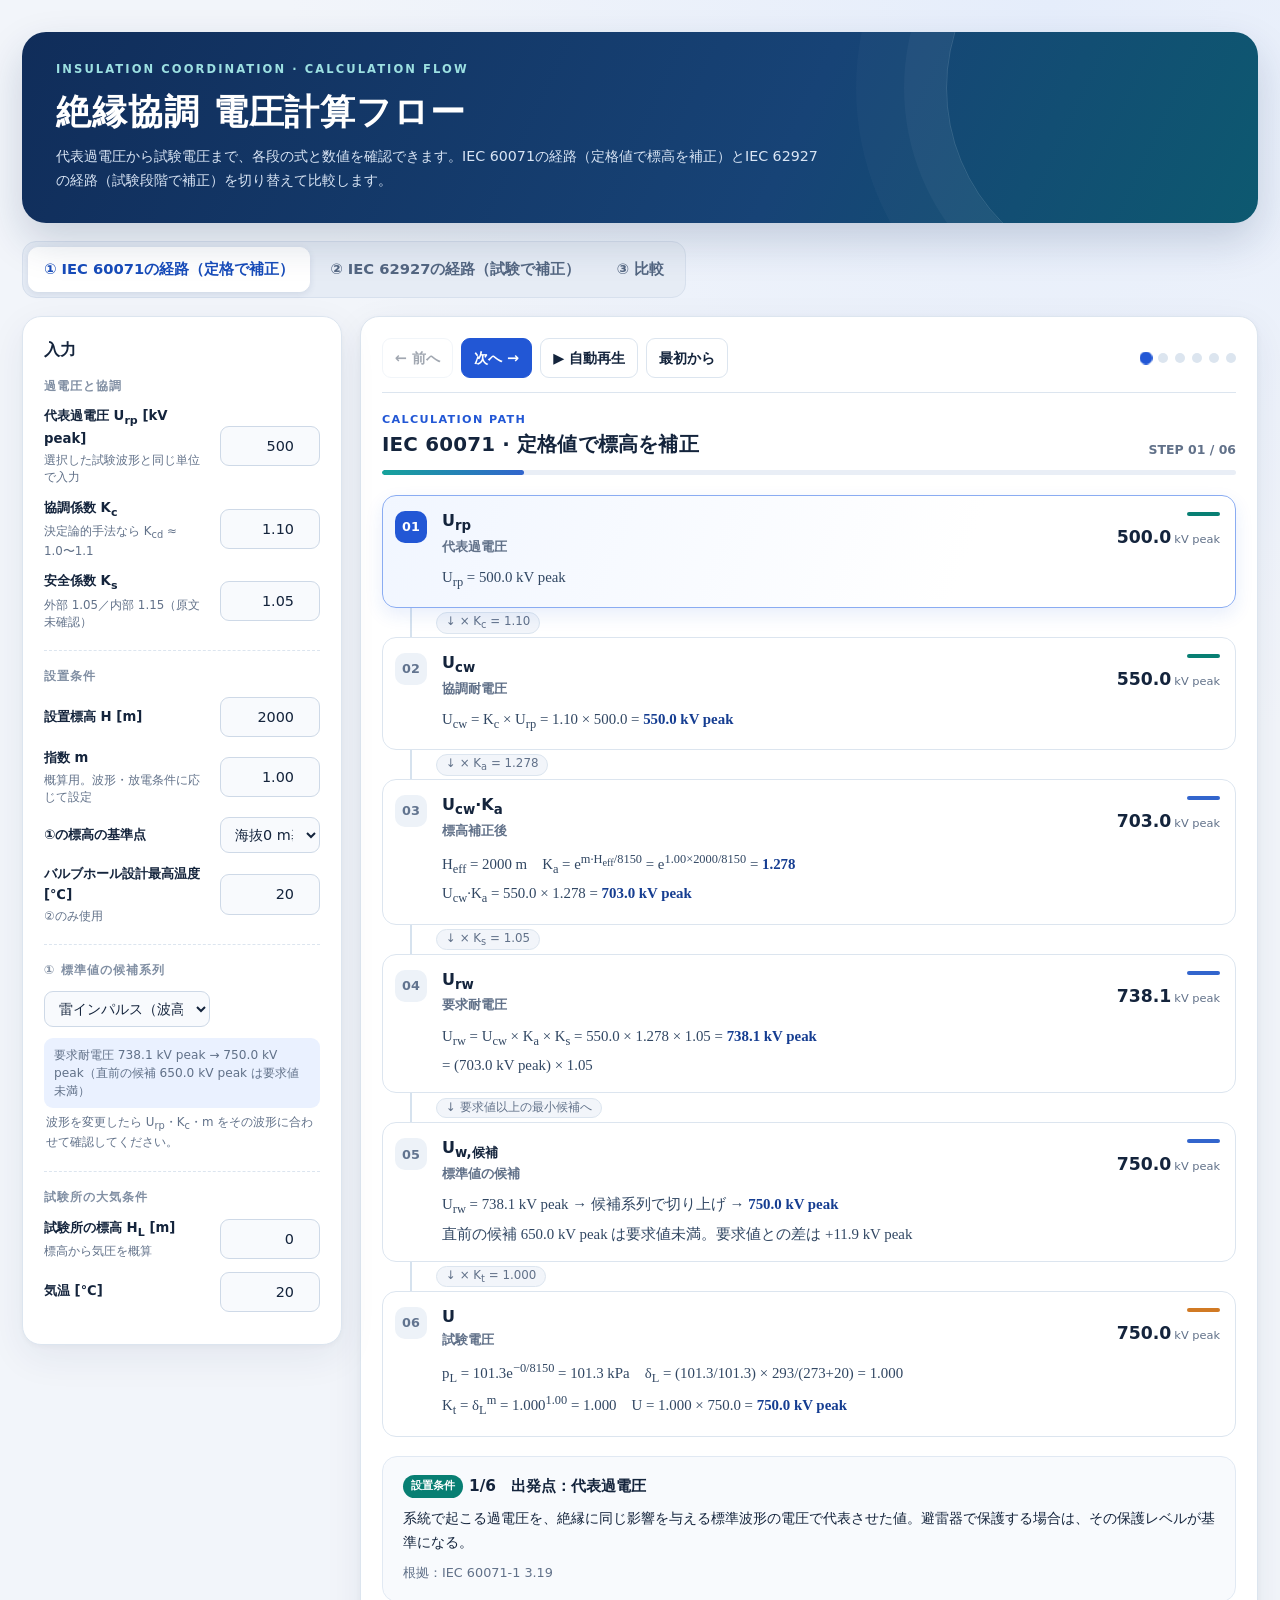
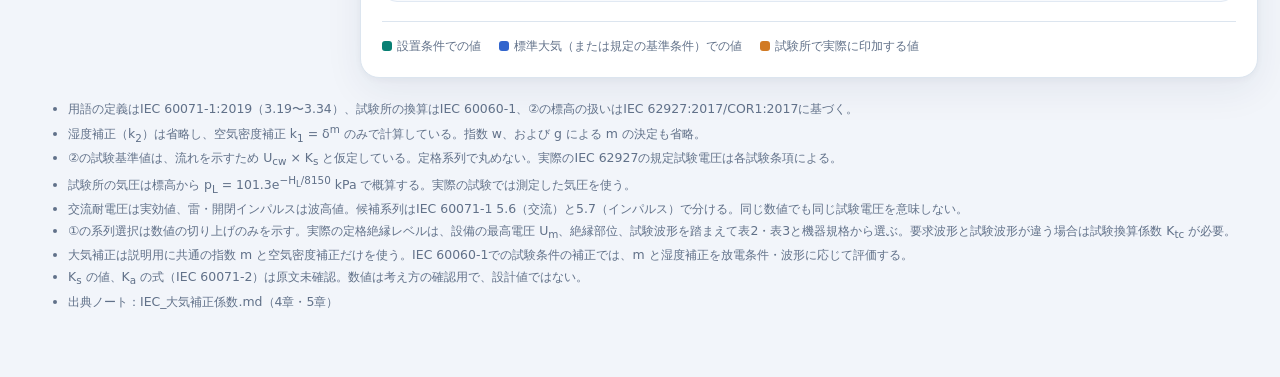
==== tools/iec-voltage-flow/index.html @ bcf049f8 "Add IEC voltage calculation flow to Tools Hub" ====
<!DOCTYPE html>
<html lang="ja">
<head>
<meta charset="UTF-8">
<meta name="viewport" content="width=device-width, initial-scale=1">
<title>絶縁協調 電圧計算フロー</title>
<style>
:root{
  --bg:#f6f7f9; --panel:#ffffff; --ink:#1c2230; --muted:#667085; --line:#e3e6ec;
  --accent:#2563eb; --accent-soft:#dbe7ff; --site:#0f9d74; --std:#2563eb; --lab:#b45309;
  --warn:#b42318; --bar-bg:#eef1f5; --shadow:0 1px 2px rgba(16,24,40,.06),0 4px 12px rgba(16,24,40,.06);
}
@media (prefers-color-scheme: dark){
  :root:not([data-theme="light"]){
    --bg:#0f1218; --panel:#171b23; --ink:#e6e9ef; --muted:#98a2b3; --line:#2a303b;
    --accent:#6ea0ff; --accent-soft:#1f2c47; --site:#34c79a; --std:#6ea0ff; --lab:#f0a44b;
    --warn:#ff7a6e; --bar-bg:#222834; --shadow:none;
  }
}
:root[data-theme="dark"]{
  --bg:#0f1218; --panel:#171b23; --ink:#e6e9ef; --muted:#98a2b3; --line:#2a303b;
  --accent:#6ea0ff; --accent-soft:#1f2c47; --site:#34c79a; --std:#6ea0ff; --lab:#f0a44b;
  --warn:#ff7a6e; --bar-bg:#222834; --shadow:none;
}
*{box-sizing:border-box}
body{margin:0;background:var(--bg);color:var(--ink);font-family:"Yu Gothic UI","Hiragino Sans","Noto Sans JP",system-ui,sans-serif;line-height:1.6}
.wrap{max-width:1180px;margin:0 auto;padding:20px 16px 48px}
h1{font-size:1.35rem;margin:0 0 2px}
.sub{color:var(--muted);font-size:.9rem;margin:0 0 16px}
.tabs{display:flex;gap:6px;flex-wrap:wrap;margin-bottom:16px}
.tab{border:1px solid var(--line);background:var(--panel);color:var(--ink);padding:8px 14px;border-radius:999px;cursor:pointer;font:inherit;font-size:.92rem;transition:all .2s}
.tab.on{background:var(--accent);border-color:var(--accent);color:#fff}
.grid{display:grid;grid-template-columns:300px 1fr;gap:16px}
@media (max-width:860px){.grid{grid-template-columns:minmax(0,1fr)}}
.grid>*{min-width:0}
.ex{overflow-wrap:anywhere}
.card{background:var(--panel);border:1px solid var(--line);border-radius:12px;padding:16px;box-shadow:var(--shadow)}
.card h2{font-size:1rem;margin:0 0 10px}
.field{display:grid;grid-template-columns:1fr 92px;align-items:center;gap:8px;margin:8px 0}
.field label{font-size:.86rem}
.field small{display:block;color:var(--muted);font-size:.74rem;line-height:1.3}
.field input,.field select{width:100%;padding:6px 8px;border:1px solid var(--line);border-radius:8px;background:var(--bg);color:var(--ink);font:inherit;font-size:.9rem;text-align:right}
.field select{text-align:left}
.full{grid-template-columns:1fr}
.grp{font-size:.78rem;color:var(--muted);margin:14px 0 2px;border-top:1px dashed var(--line);padding-top:10px}
.grp:first-of-type{border-top:none;padding-top:0;margin-top:0}
.ctrl{display:flex;gap:8px;align-items:center;flex-wrap:wrap;margin-bottom:12px}
.btn{border:1px solid var(--line);background:var(--panel);color:var(--ink);padding:7px 14px;border-radius:8px;cursor:pointer;font:inherit;font-size:.9rem}
.btn.pri{background:var(--accent);color:#fff;border-color:var(--accent)}
.btn:disabled{opacity:.4;cursor:default}
.dots{display:flex;gap:6px;margin-left:auto}
.dot{width:9px;height:9px;border-radius:50%;background:var(--line);cursor:pointer;transition:all .25s}
.dot.on{background:var(--accent);transform:scale(1.3)}
.ladder{display:flex;flex-direction:column;gap:0}
.row{display:grid;grid-template-columns:150px 1fr 104px;gap:10px;align-items:center;padding:8px 8px;border-radius:10px;transition:background .3s, opacity .4s}
@media (max-width:560px){.row{grid-template-columns:84px minmax(0,1fr) 70px}.dots{display:none}}
.row.cur{background:var(--accent-soft)}
.row.future{opacity:.28}
.row .nm{font-size:.84rem;line-height:1.25}
.row .nm b{display:block;font-size:.95rem}
.bar{height:22px;background:var(--bar-bg);border-radius:6px;overflow:hidden;position:relative}
.fill{height:100%;width:0;border-radius:6px;transition:width .8s cubic-bezier(.2,.8,.2,1), background .3s}
.fill.site{background:var(--site)} .fill.std{background:var(--std)} .fill.lab{background:var(--lab)} .fill.neu{background:var(--muted)}
.val{font-variant-numeric:tabular-nums;text-align:right;font-weight:600}
.val small{display:block;font-weight:400;color:var(--muted);font-size:.72rem}
.arrow{display:flex;align-items:center;gap:8px;padding:0 8px 0 160px;height:26px;color:var(--muted);font-size:.8rem;transition:opacity .4s}
@media (max-width:560px){.arrow{padding-left:104px}}
.arrow .chip{border:1px solid var(--line);border-radius:999px;padding:0 10px;background:var(--panel);font-variant-numeric:tabular-nums}
.arrow.future{opacity:.2}
.arrow.cur .chip{border-color:var(--accent);color:var(--accent);font-weight:600}
.explain{margin-top:14px;min-height:170px;position:relative}
.ex{animation:slide .45s ease}
@keyframes slide{from{opacity:0;transform:translateX(24px)}to{opacity:1;transform:none}}
.ex h3{margin:0 0 6px;font-size:1.02rem}
.formula{font-family:"Cambria Math","Times New Roman",serif;font-size:1.15rem;background:var(--bg);border:1px solid var(--line);border-radius:8px;padding:10px 12px;margin:8px 0;overflow-x:auto;white-space:nowrap}
.tag{display:inline-block;font-size:.72rem;border-radius:999px;padding:1px 9px;margin-right:6px;color:#fff;vertical-align:middle}
.tag.site{background:var(--site)} .tag.std{background:var(--std)} .tag.lab{background:var(--lab)}
.ref{color:var(--muted);font-size:.8rem}
.warn{color:var(--warn);font-size:.85rem}
.legend{display:flex;gap:14px;flex-wrap:wrap;font-size:.78rem;color:var(--muted);margin-top:10px}
.legend span::before{content:"";display:inline-block;width:10px;height:10px;border-radius:3px;margin-right:5px;vertical-align:-1px;background:var(--c)}
.cmp{display:grid;gap:14px}
.cmpbar{display:grid;grid-template-columns:170px 1fr 104px;gap:10px;align-items:center}
@media (max-width:560px){.cmpbar{grid-template-columns:90px minmax(0,1fr) 70px}.arrow{padding-left:92px}}
table{border-collapse:collapse;width:100%;font-size:.86rem}
th,td{border-bottom:1px solid var(--line);padding:6px 8px;text-align:left;vertical-align:top}
th{color:var(--muted);font-weight:600}
td.n{text-align:right;font-variant-numeric:tabular-nums}
.verdict{padding:10px 12px;border-radius:8px;background:var(--accent-soft);font-size:.9rem}
.foot{margin-top:18px;color:var(--muted);font-size:.78rem}
.foot li{margin:2px 0}
.fade{animation:fadein .4s ease}
@keyframes fadein{from{opacity:0}to{opacity:1}}
/* Calculation workspace */
:root{
  --bg:#f2f5fa;--panel:#fff;--ink:#14243c;--muted:#617189;--line:#dce5ef;
  --accent:#2257d5;--accent-soft:#eaf1ff;--site:#087f73;--std:#3265cd;--lab:#d17a24;
  --bar-bg:#eaf0f6;--shadow:0 12px 38px rgba(28,48,83,.07),0 2px 6px rgba(28,48,83,.04)
}
body{background:radial-gradient(circle at 82% 0%,#e5edfb 0,transparent 34%),var(--bg);line-height:1.55}
.wrap{max-width:1320px;padding:32px 22px 64px}
.masthead{background:linear-gradient(115deg,#102d5a,#174376 62%,#0d5970);color:#fff;border-radius:24px;padding:29px 34px 31px;box-shadow:0 18px 42px rgba(16,45,90,.18);margin-bottom:18px;position:relative;overflow:hidden}
.masthead::after{content:"";position:absolute;right:-70px;top:-135px;width:380px;height:380px;border:1px solid rgba(255,255,255,.14);border-radius:50%;box-shadow:0 0 0 42px rgba(255,255,255,.035),0 0 0 90px rgba(255,255,255,.025);pointer-events:none}
.eyebrow{font-size:.72rem;letter-spacing:.18em;text-transform:uppercase;color:#9ce0e1;font-weight:700;margin:0 0 10px}
h1{font-size:clamp(1.6rem,3vw,2.2rem);letter-spacing:.025em;line-height:1.3;margin:0 0 9px}
.sub{color:#d9e5f5;max-width:770px;font-size:.89rem;margin:0;line-height:1.7}
.tabs{background:#e6ecf5;border:1px solid #d7e0ed;border-radius:14px;padding:5px;gap:4px;display:inline-flex;max-width:100%;margin:0 0 18px}
.tab{background:transparent;border-color:transparent;border-radius:10px;color:#536681;font-weight:600;padding:10px 15px}
.tab:hover:not(.on){background:rgba(255,255,255,.7)}
.tab.on{background:#fff;color:#174cba;border-color:#fff;box-shadow:0 2px 7px rgba(26,57,105,.11)}
.grid{grid-template-columns:minmax(290px,320px) minmax(0,1fr);gap:18px;align-items:start}
.card{border-radius:19px;padding:21px;box-shadow:var(--shadow)}
.inputs-card{position:sticky;top:18px}
.card h2{font-size:1rem;letter-spacing:.01em;margin-bottom:13px}
.field{gap:10px;margin:11px 0;grid-template-columns:minmax(0,1fr) 100px}
.field label{font-size:.83rem;font-weight:600}
.field small{font-weight:400;margin-top:3px;line-height:1.45}
.field input,.field select{background:#f8fafd;border:1px solid #ced9e7;border-radius:9px;padding:8px 10px;font-variant-numeric:tabular-nums}
.field input:focus,.field select:focus,.btn:focus-visible,.tab:focus-visible,.dot:focus-visible{outline:3px solid rgba(34,87,213,.2);outline-offset:2px;border-color:var(--accent)}
.series-note{font-size:.76rem;line-height:1.5;color:var(--muted);background:var(--accent-soft);border-radius:9px;padding:8px 10px;margin-top:7px;font-variant-numeric:tabular-nums}
.series-note.warn{color:var(--warn)}
.series-hint{font-size:.74rem;line-height:1.5;color:var(--muted);margin:6px 2px 0}
.grp{letter-spacing:.08em;text-transform:uppercase;font-weight:700;color:#8290a4;margin-top:19px;padding-top:15px}
.ctrl{padding-bottom:14px;border-bottom:1px solid var(--line);margin-bottom:18px}
.btn{border-radius:9px;font-weight:600;padding:8px 12px;transition:background .2s,transform .2s}
.btn:hover:not(:disabled){transform:translateY(-1px);background:var(--accent-soft)}
.btn.pri:hover:not(:disabled){background:#1648bf}
.dots{gap:7px}
.dot{width:10px;height:10px;border:0;padding:0;cursor:pointer}
.flow-heading{display:flex;justify-content:space-between;gap:16px;align-items:end;margin-bottom:18px}
.flow-kicker{color:var(--accent);font-size:.7rem;font-weight:800;letter-spacing:.12em;text-transform:uppercase}
.flow-heading h2{font-size:1.24rem;line-height:1.35;margin:4px 0 0}
.flow-count{font-size:.78rem;font-weight:700;color:var(--muted);white-space:nowrap;font-variant-numeric:tabular-nums}
.progress-track{height:5px;background:#e9eef6;border-radius:10px;overflow:hidden;margin:-7px 0 20px}
.progress-track span{display:block;height:100%;border-radius:10px;background:linear-gradient(90deg,#16a39b,#3265cd);transition:width .35s}
.ladder{gap:0}
.flow-step{position:relative;display:grid;grid-template-columns:34px minmax(0,1fr) 116px;gap:13px;padding:15px 15px 15px 12px;border:1px solid var(--line);border-radius:14px;background:#fff;transition:border-color .25s,box-shadow .25s,background .25s}
.flow-step.active{border-color:#8aacf2;background:linear-gradient(110deg,#f1f6ff,#fff 68%);box-shadow:0 7px 18px rgba(34,87,213,.1)}
.flow-step.complete{border-color:#d3e5e2}
.flow-index{width:32px;height:32px;display:grid;place-items:center;border-radius:10px;background:#edf2f8;color:#62748f;font-size:.8rem;font-weight:800;font-variant-numeric:tabular-nums}
.flow-step.active .flow-index{background:var(--accent);color:#fff}
.flow-step.complete .flow-index{background:#e3f5f1;color:#087f73}
.flow-title{font-size:.84rem;color:var(--muted);font-weight:600;line-height:1.35}
.flow-title strong{display:block;color:var(--ink);font-size:1rem;line-height:1.3;margin-bottom:3px}
.step-equation{font-family:"Cambria Math","Times New Roman","Yu Gothic UI",serif;font-size:.93rem;line-height:1.65;margin-top:9px;color:#314763;overflow-wrap:anywhere;font-variant-numeric:tabular-nums}
.step-equation .eq-line{display:block}
.step-equation .eq-line + .eq-line{margin-top:2px}
.step-equation b{color:#153d91;font-weight:700}
.flow-value{text-align:right;align-self:start;white-space:nowrap;font-variant-numeric:tabular-nums;font-size:1.08rem;color:#14243c;font-weight:800}
.flow-value small{font-size:.71rem;color:var(--muted);font-weight:500;margin-left:3px}
.flow-value::before{content:"";display:block;width:33px;height:4px;border-radius:5px;background:var(--step-color,var(--std));margin:1px 0 8px auto}
.transition{height:29px;display:flex;align-items:center;margin-left:28px;padding-left:24px;border-left:2px solid #d6e2ee;color:var(--muted);font-size:.74rem}
.transition span{background:var(--bg);padding:1px 9px;border-radius:999px;border:1px solid var(--line);line-height:1.35}
.explain{margin-top:19px;min-height:0;border-radius:15px;background:#f8fafd;box-shadow:none;border-color:#e1e9f3;padding:18px 20px}
.ex h3{font-size:.96rem;line-height:1.55;margin-bottom:8px}
.ex .detail-copy{font-size:.87rem;line-height:1.72}
.ex .ref{margin-top:9px}
.tag{font-size:.68rem;padding:3px 8px}
.legend{border-top:1px solid var(--line);padding-top:14px;margin-top:19px;gap:8px 18px}
.foot{margin:21px 6px 0;line-height:1.6}
.cmp{gap:17px}.cmpbar{grid-template-columns:190px minmax(0,1fr) 100px}
.cmp .bar{height:16px;border-radius:10px}.cmp .fill{border-radius:10px}
.cmp-section-title{font-size:.78rem;letter-spacing:.09em;text-transform:uppercase;color:var(--muted);font-weight:800;border-bottom:1px solid var(--line);padding-bottom:8px}
.cmp-formulas{background:#f8fafd;border:1px solid var(--line);border-radius:12px;padding:13px 15px;font-size:.82rem;line-height:1.8;overflow-wrap:anywhere}
.cmp-formulas div+div{margin-top:5px}
.verdict{border:1px solid #cbdcf8;border-radius:12px;padding:15px 16px;line-height:1.65}
table{background:#fff;border:1px solid var(--line);border-radius:12px;border-collapse:separate;border-spacing:0;overflow:hidden}
th,td{padding:10px 11px}
th{background:#f4f7fb}
@media (max-width:930px){.grid{grid-template-columns:minmax(0,1fr)}.inputs-card{position:static}.inputs-card .field{max-width:520px}}
@media (max-width:620px){.wrap{padding:13px 11px 36px}.masthead{padding:23px 20px;border-radius:18px}.tabs{display:grid;grid-template-columns:1fr;width:100%}.tab{text-align:left}.card{padding:15px;border-radius:15px}.flow-step{grid-template-columns:28px minmax(0,1fr);padding:12px;gap:9px}.flow-index{width:27px;height:27px}.flow-value{grid-column:2;text-align:left;font-size:.98rem}.flow-value::before{display:inline-block;width:19px;vertical-align:4px;margin:0 6px 0 0}.transition{margin-left:23px;padding-left:18px}.cmpbar{grid-template-columns:80px minmax(0,1fr) 68px}.cmpbar .nm{font-size:.75rem!important}.flow-heading h2{font-size:1.07rem}.flow-count{font-size:.7rem}.ctrl{gap:6px}.btn{padding:7px 9px;font-size:.78rem}}
@media (prefers-reduced-motion:reduce){*,*::before,*::after{animation-duration:.01ms!important;transition-duration:.01ms!important}}
@media (prefers-color-scheme:dark){:root:not([data-theme="light"]){--bg:#0e1725;--panel:#172335;--ink:#e8eef8;--muted:#9aabc2;--line:#30425a;--accent:#83a9ff;--accent-soft:#203b64;--site:#39c5b0;--std:#7ca7ff;--lab:#f5aa63;--bar-bg:#263a51;--shadow:none}}
:root[data-theme="dark"]{--bg:#0e1725;--panel:#172335;--ink:#e8eef8;--muted:#9aabc2;--line:#30425a;--accent:#83a9ff;--accent-soft:#203b64;--site:#39c5b0;--std:#7ca7ff;--lab:#f5aa63;--bar-bg:#263a51;--shadow:none}
@media (prefers-color-scheme:dark){:root:not([data-theme="light"]) body{background:var(--bg)}}
:root[data-theme="dark"] body{background:var(--bg)}
@media (prefers-color-scheme:dark){:root:not([data-theme="light"]) .flow-step,:root:not([data-theme="light"]) table{background:#172335}:root:not([data-theme="light"]) .flow-step.active{background:#1b3151}:root:not([data-theme="light"]) .explain,:root:not([data-theme="light"]) .cmp-formulas,:root:not([data-theme="light"]) th,:root:not([data-theme="light"]) .field input,:root:not([data-theme="light"]) .field select{background:#1b2b40}:root:not([data-theme="light"]) .tabs{background:#1b2b40;border-color:#30425a}:root:not([data-theme="light"]) .tab.on{background:#2c4671;color:#d9e7ff}:root:not([data-theme="light"]) .step-equation{color:#bfd0e8}:root:not([data-theme="light"]) .step-equation b{color:#9bbaff}}
:root[data-theme="dark"] .flow-step,:root[data-theme="dark"] table{background:#172335}:root[data-theme="dark"] .flow-step.active{background:#1b3151}:root[data-theme="dark"] .explain,:root[data-theme="dark"] .cmp-formulas,:root[data-theme="dark"] th,:root[data-theme="dark"] .field input,:root[data-theme="dark"] .field select{background:#1b2b40}:root[data-theme="dark"] .tabs{background:#1b2b40;border-color:#30425a}:root[data-theme="dark"] .tab.on{background:#2c4671;color:#d9e7ff}:root[data-theme="dark"] .step-equation{color:#bfd0e8}:root[data-theme="dark"] .step-equation b{color:#9bbaff}
</style>
</head>
<body>
<div class="wrap">
  <header class="masthead">
    <p class="eyebrow">Insulation coordination · Calculation flow</p>
    <h1>絶縁協調 電圧計算フロー</h1>
    <p class="sub">代表過電圧から試験電圧まで、各段の式と数値を確認できます。IEC 60071の経路（定格値で標高を補正）とIEC 62927の経路（試験段階で補正）を切り替えて比較します。</p>
  </header>

  <div class="tabs" role="tablist">
    <button class="tab on" data-path="a">① IEC 60071の経路（定格で補正）</button>
    <button class="tab" data-path="b">② IEC 62927の経路（試験で補正）</button>
    <button class="tab" data-path="c">③ 比較</button>
  </div>

  <div class="grid">
    <div class="card inputs-card">
      <h2>入力</h2>
      <div class="grp">過電圧と協調</div>
      <div class="field"><label>代表過電圧 U<sub>rp</sub> <span id="UrpUnit">[kV peak]</span><small>選択した試験波形と同じ単位で入力</small></label><input id="Urp" type="number" value="500" step="10"></div>
      <div class="field"><label>協調係数 K<sub>c</sub><small>決定論的手法なら K<sub>cd</sub> ≈ 1.0〜1.1</small></label><input id="Kc" type="number" value="1.10" step="0.01"></div>
      <div class="field"><label>安全係数 K<sub>s</sub><small>外部 1.05／内部 1.15（原文未確認）</small></label><input id="Ks" type="number" value="1.05" step="0.01"></div>

      <div class="grp">設置条件</div>
      <div class="field"><label>設置標高 H [m]</label><input id="H" type="number" value="2000" step="100"></div>
      <div class="field"><label>指数 m<small>概算用。波形・放電条件に応じて設定</small></label><input id="m" type="number" value="1.00" step="0.05"></div>
      <div class="field full"><label>①の標高の基準点</label>
        <select id="base"><option value="0">海抜0 m基準（IEC 60071-2）</option><option value="1000">1,000 m基準（機器規格・IEC 62927）</option></select></div>
      <div class="field"><label>バルブホール設計最高温度 [℃]<small>②のみ使用</small></label><input id="tD" type="number" value="20" step="1"></div>

      <div class="grp">① 標準値の候補系列</div>
      <div class="field full"><select id="series">
        <option value="impulse">雷インパルス（波高値）</option>
        <option value="ac">交流短時間耐電圧（実効値）</option>
        <option value="si">開閉インパルス（範囲II・対地、波高値）</option>
        <option value="none">丸めない（波形・単位は入力に準拠）</option>
      </select></div>
      <div class="series-note" id="seriesNote" aria-live="polite"></div>
      <p class="series-hint">波形を変更したら U<sub>rp</sub>・K<sub>c</sub>・m をその波形に合わせて確認してください。</p>

      <div class="grp">試験所の大気条件</div>
      <div class="field"><label>試験所の標高 H<sub>L</sub> [m]<small>標高から気圧を概算</small></label><input id="HL" type="number" value="0" min="0" step="100"></div>
      <div class="field"><label>気温 [℃]</label><input id="tL" type="number" value="20" step="1"></div>
    </div>

    <div class="card" id="main">
      <div class="ctrl" id="ctrl">
        <button class="btn" id="prev">← 前へ</button>
        <button class="btn pri" id="next">次へ →</button>
        <button class="btn" id="play">▶ 自動再生</button>
        <button class="btn" id="reset">最初から</button>
        <div class="dots" id="dots"></div>
      </div>
      <div id="view"></div>
      <div class="legend">
        <span style="--c:var(--site)">設置条件での値</span>
        <span style="--c:var(--std)">標準大気（または規定の基準条件）での値</span>
        <span style="--c:var(--lab)">試験所で実際に印加する値</span>
      </div>
    </div>
  </div>

  <ul class="foot">
    <li>用語の定義はIEC 60071-1:2019（3.19〜3.34）、試験所の換算はIEC 60060-1、②の標高の扱いはIEC 62927:2017/COR1:2017に基づく。</li>
    <li>湿度補正（k<sub>2</sub>）は省略し、空気密度補正 k<sub>1</sub> = δ<sup>m</sup> のみで計算している。指数 w、および g による m の決定も省略。</li>
    <li>②の試験基準値は、流れを示すため U<sub>cw</sub> × K<sub>s</sub> と仮定している。定格系列で丸めない。実際のIEC 62927の規定試験電圧は各試験条項による。</li>
    <li>試験所の気圧は標高から p<sub>L</sub> = 101.3e<sup>−H<sub>L</sub>/8150</sup> kPa で概算する。実際の試験では測定した気圧を使う。</li>
    <li>交流耐電圧は実効値、雷・開閉インパルスは波高値。候補系列はIEC 60071-1 5.6（交流）と5.7（インパルス）で分ける。同じ数値でも同じ試験電圧を意味しない。</li>
    <li>①の系列選択は数値の切り上げのみを示す。実際の定格絶縁レベルは、設備の最高電圧 U<sub>m</sub>、絶縁部位、試験波形を踏まえて表2・表3と機器規格から選ぶ。要求波形と試験波形が違う場合は試験換算係数 K<sub>tc</sub> が必要。</li>
    <li>大気補正は説明用に共通の指数 m と空気密度補正だけを使う。IEC 60060-1での試験条件の補正では、m と湿度補正を放電条件・波形に応じて評価する。</li>
    <li>K<sub>s</sub> の値、K<sub>a</sub> の式（IEC 60071-2）は原文未確認。数値は考え方の確認用で、設計値ではない。</li>
    <li>出典ノート：IEC_大気補正係数.md（4章・5章）</li>
  </ul>
</div>

<script>
const SERIES = {
  ac:[10,20,28,38,50,70,95,115,140,185,230,275,325,360,395,460,510,570,630,680],
  si:[750,850,950,1050,1175,1300,1425,1550,1675,1800,1950],
  impulse:[20,40,60,75,95,125,145,170,200,250,325,380,450,550,650,750,850,950,1050,1175,1300,1425,1550,1675,1800,1950,2100,2250,2400,2550,2700,2900,3100],
  none:null
};
const $ = id => document.getElementById(id);
const f1 = v => (v==null||!isFinite(v)) ? "—" : v.toFixed(1);
const f3 = v => (v==null||!isFinite(v)) ? "—" : v.toFixed(3);
let path = "a", step = 0, timer = null;

function pick(v, key, unit){
  const s = SERIES[key];
  if(!s) return {v, lower:null, note:"丸めなし"};
  if(!Number.isFinite(v)) return {v:NaN, lower:null, note:"入力値を確認してください"};
  if(v < s[0]-1e-9) return {v:NaN, lower:null,
    note:`この系列の下限は ${f1(s[0])} ${unit}。要求値 ${f1(v)} ${unit} は適用範囲外`};
  const index = s.findIndex(x => x >= v - 1e-9);
  if(index < 0) return {v:NaN, lower:s[s.length-1], note:"系列の範囲外：候補を選べない"};
  return {v:s[index], lower:index ? s[index-1] : null,
    note:index ? `直前の候補 ${f1(s[index-1])} ${unit} は要求値未満` : `系列の最小候補は ${f1(s[0])} ${unit}`};
}

function compute(){
  const g = id => parseFloat($(id).value);
  const Urp=g("Urp"), Kc=g("Kc"), Ks=g("Ks"), H=g("H"), m=g("m"), base=+$("base").value,
        tD=g("tD"), HL=g("HL"), tL=g("tL"), key=$("series").value;
  const unit = key==="ac" ? "kV rms" : key==="none" ? "kV" : "kV peak";
  const Ucw = Kc*Urp;
  const Heff = base===0 ? H : Math.max(H-1000,0);
  const Ka = Math.exp(m*Heff/8150);
  const UcwKa = Ucw*Ka;
  const Urw = UcwKa*Ks;
  const Uw = pick(Urw,key,unit);
  const pL = 101.3*Math.exp(-HL/8150);
  const dL = Math.exp(-HL/8150)*(293/(273+tL));
  const KL = Math.pow(dL,m);
  const UtA = KL*Uw.v;
  // IEC 62927 path
  const Ureq = Ucw*Ks;
  const Us = {v:Ureq, note:"説明用の仮定値（系列の丸めなし）"};
  const pr = H<=1000 ? 1 : Math.exp(-(H-1000)/8150);
  const dS = pr*(293/(273+tD));
  const KS = Math.pow(dS,m);
  const UtB = Us.v*KL/KS;
  // unrounded equivalents
  const Ka1000 = Math.exp(m*Math.max(H-1000,0)/8150);
  const eqA = Ureq*Ka1000*KL, eqB = Ureq*KL/KS;
  return {Urp,Kc,Ks,H,m,base,tD,HL,pL,tL,key,unit,Ucw,Heff,Ka,UcwKa,Urw,Uw,dL,KL,UtA,Ureq,Us,pr,dS,KS,UtB,Ka1000,eqA,eqB};
}

function stepsA(c){
  const hTxt = c.base===0 ? `H = ${c.H} m（海抜0 m基準）` : `H − 1000 = ${c.Heff} m（1,000 m基準）`;
  return [
    {nm:"代表過電圧",sym:"U<sub>rp</sub>",v:c.Urp,cls:"site",arrow:null,
     h:"出発点：代表過電圧",tag:"site",
     fm:`U<sub>rp</sub> = ${f1(c.Urp)} ${c.unit}`,
     tx:"系統で起こる過電圧を、絶縁に同じ影響を与える標準波形の電圧で代表させた値。避雷器で保護する場合は、その保護レベルが基準になる。",ref:"IEC 60071-1 3.19"},
    {nm:"協調耐電圧",sym:"U<sub>cw</sub>",v:c.Ucw,cls:"site",arrow:`× K<sub>c</sub> = ${c.Kc.toFixed(2)}`,
     h:"協調耐電圧：実使用条件で必要な耐力",tag:"site",
     fm:`U<sub>cw</sub> = K<sub>c</sub> × U<sub>rp</sub> = ${c.Kc.toFixed(2)} × ${f1(c.Urp)} = <b>${f1(c.Ucw)} ${c.unit}</b>`,
     tx:"性能基準（許容故障率など）を<b>設置場所の条件のままで</b>満たす耐電圧。標高の影響はまだ入れない。試験電圧とは別の概念として扱えるのはこの値だけ。",ref:"IEC 60071-1 3.25・3.26"},
    {nm:"標高補正後",sym:"U<sub>cw</sub>·K<sub>a</sub>",v:c.UcwKa,cls:"std",arrow:`× K<sub>a</sub> = ${f3(c.Ka)}`,
     h:"標高補正：設置条件 → 標準大気",tag:"std",
     fm:`H<sub>eff</sub> = ${c.Heff} m　K<sub>a</sub> = e<sup>m·H<sub>eff</sub>/8150</sup> = e<sup>${c.m.toFixed(2)}×${c.Heff}/8150</sup> = <b>${f3(c.Ka)}</b>`,
     detail:`U<sub>cw</sub>·K<sub>a</sub> = ${f1(c.Ucw)} × ${f3(c.Ka)} = <b>${f1(c.UcwKa)} ${c.unit}</b>`,
     tx:`${hTxt}。高地は空気が薄く絶縁が弱いので、標準大気で同じ実力を示すには高い電圧で確かめる必要がある。K<sub>a</sub> は1以上で、IEC 60060-1の K<sub>t</sub>（高地で1未満）とは<b>逆向き</b>。外部絶縁にのみ適用する。`,ref:"IEC 60071-1 3.29・3.30／IEC 60071-2"},
    {nm:"要求耐電圧",sym:"U<sub>rw</sub>",v:c.Urw,cls:"std",arrow:`× K<sub>s</sub> = ${c.Ks.toFixed(2)}`,
     h:"要求耐電圧：試験で耐えるべき値",tag:"std",
     fm:`U<sub>rw</sub> = U<sub>cw</sub> × K<sub>a</sub> × K<sub>s</sub> = ${f1(c.Ucw)} × ${f3(c.Ka)} × ${c.Ks.toFixed(2)} = <b>${f1(c.Urw)} ${c.unit}</b>`,
     detail:`= (${f1(c.UcwKa)} ${c.unit}) × ${c.Ks.toFixed(2)}`,
     tx:"大気補正の後に安全係数を掛ける。標準耐電圧試験でこの値に耐えれば、実使用条件で性能基準を満たすとみなせる。端数を含む計算値。",ref:"IEC 60071-1 3.28・3.31"},
    {nm:"標準値の候補",sym:"U<sub>w,候補</sub>",v:c.Uw.v,cls:"std",arrow:c.key==="none"?"系列を使わず引き継ぐ":"要求値以上の最小候補へ",
     h:"標準値の候補を確認",tag:"std",
     fm:`U<sub>rw</sub> = ${f1(c.Urw)} ${c.unit} → ${Number.isFinite(c.Uw.v)?`${c.key==="none"?"丸めなし":"候補系列で切り上げ"} → <b>${f1(c.Uw.v)} ${c.unit}</b>`:"<b>この系列では選択不可</b>"}`,
     detail:`${c.Uw.note}${Number.isFinite(c.Uw.v)&&c.key!=="none"?`。要求値との差は +${f1(c.Uw.v-c.Urw)} ${c.unit}`:""}`,
     tx:`${Number.isFinite(c.Uw.v)?"ここでは選択した数値系列の中で、要求耐電圧以上の最小候補を示す。":"選択中の系列はこの要求値に適用できないため、試験電圧は計算しない。系列と要求値を確認する。"}正式な定格絶縁レベルを決めるには、設備の最高電圧 U<sub>m</sub> と絶縁部位に対応する組合せを規格表・機器規格で確認する。`,ref:"IEC 60071-1 5.5・5.7・表2／表3（候補の表示）"},
    {nm:"試験電圧",sym:"U",v:c.UtA,cls:"lab",arrow:`× K<sub>t</sub> = ${f3(c.KL)}`,
     h:"試験所で実際に印加する電圧",tag:"lab",
     fm:`p<sub>L</sub> = 101.3e<sup>−${c.HL}/8150</sup> = ${f1(c.pL)} kPa　δ<sub>L</sub> = (${f1(c.pL)}/101.3) × 293/(273+${c.tL}) = ${f3(c.dL)}`,
     detail:`K<sub>t</sub> = δ<sub>L</sub><sup>m</sup> = ${f3(c.dL)}<sup>${c.m.toFixed(2)}</sup> = ${f3(c.KL)}　U = ${f3(c.KL)} × ${f1(c.Uw.v)} = <b>${f1(c.UtA)} ${c.unit}</b>`,
     tx:"前段の候補値を、試験所の標高から概算した気圧と入力した気温で換算する参考計算。実際の試験では確定した定格値と測定気圧を用いる。",ref:"IEC 60060-1 4.3（気圧は標高から概算）"}
  ];
}

function stepsB(c){
  const altTxt = c.H<=1000 ? "H ≤ 1,000 m なので気圧の補正なし（標準気圧を使う）" : `H > 1,000 m なので基準気圧を1,000 m相当に置き換え：p/p<sub>1000</sub> = e<sup>−(${c.H}−1000)/8150</sup> = ${f3(c.pr)}`;
  return [
    {nm:"代表過電圧",sym:"U<sub>rp</sub>",v:c.Urp,cls:"site",arrow:null,
     h:"出発点：代表過電圧",tag:"site",fm:`U<sub>rp</sub> = ${f1(c.Urp)} ${c.unit}`,
     tx:"①と同じ出発点。",ref:"IEC 60071-1 3.19"},
    {nm:"協調耐電圧",sym:"U<sub>cw</sub>",v:c.Ucw,cls:"site",arrow:`× K<sub>c</sub> = ${c.Kc.toFixed(2)}`,
     h:"協調耐電圧",tag:"site",fm:`U<sub>cw</sub> = ${c.Kc.toFixed(2)} × ${f1(c.Urp)} = <b>${f1(c.Ucw)} ${c.unit}</b>`,
     tx:"①と同じ。",ref:"IEC 60071-1 3.25"},
    {nm:"標高補正なし",sym:"U<sub>cw</sub>·K<sub>s</sub>",v:c.Ureq,cls:"std",arrow:`× K<sub>s</sub> = ${c.Ks.toFixed(2)}（K<sub>a</sub> は掛けない）`,
     h:"ここが①との違い：定格の段階では標高を入れない",tag:"std",
     fm:`U<sub>cw</sub> × K<sub>s</sub> = ${f1(c.Ucw)} × ${c.Ks.toFixed(2)} = <b>${f1(c.Ureq)} ${c.unit}</b>`,
     tx:"標準定格耐電圧に基づく場合、定格値は1,000 m以下を前提とした標準値のまま。標高と設計温湿度は、次の試験の段階でまとめて補正する。<br><span class='warn'>①の K<sub>a</sub> とここでの補正を両方掛けると二重補正になる。</span>",ref:"IEC 62927 4.2（COR1:2017）"},
    {nm:"試験の基準値（仮定）",sym:"U<sub>base</sub>",v:c.Us.v,cls:"std",arrow:"同じ値を引き継ぐ（丸めなし）",
     h:"試験の基準値：説明用の仮定",tag:"std",
     fm:`U<sub>base</sub> = U<sub>cw</sub> × K<sub>s</sub> = ${f1(c.Ucw)} × ${c.Ks.toFixed(2)} = <b>${f1(c.Us.v)} ${c.unit}</b>`,
     tx:"ここでは計算経路を示すため、前段の値をそのまま基準値と仮定する。IEC 62927の実際の規定試験電圧は各試験条項で決まり、定格耐電圧の系列をこの段に機械的に適用しない。",ref:"IEC 62927 各試験条項（説明用の仮定）"},
    {nm:"設置条件係数",sym:"U<sub>base</sub>/K<sub>site</sub>",v:c.Us.v/c.KS,cls:"std",arrow:`÷ K<sub>site</sub> = ${f3(c.KS)}`,
     h:"設置条件の補正：標高（1,000 m基準）＋設計最高温度",tag:"std",
     fm:`δ<sub>site</sub> = ${f3(c.pr)} × 293/(273+${c.tD}) = ${f3(c.dS)}　K<sub>site</sub> = δ<sup>m</sup> = <b>${f3(c.KS)}</b>`,
     detail:`p/p<sub>1000</sub> = ${c.H<=1000?"1.000":`e<sup>−(${c.H}−1000)/8150</sup> = ${f3(c.pr)}`}　U<sub>base</sub>/K<sub>site</sub> = ${f1(c.Us.v)} / ${f3(c.KS)} = <b>${f1(c.Us.v/c.KS)} ${c.unit}</b>`,
     tx:`${altTxt}。温度はバルブホールの設計最高空気温度を使う（湿度は本ツールでは省略）。①と違い、温度の影響も入る。`,ref:"IEC 62927 4.2"},
    {nm:"試験電圧",sym:"U",v:c.UtB,cls:"lab",arrow:`× K<sub>t</sub> = ${f3(c.KL)}`,
     h:"試験所で実際に印加する電圧",tag:"lab",
     fm:`U = U<sub>base</sub> × K<sub>t,試験所</sub> / K<sub>site</sub> = ${f1(c.Us.v)} × ${f3(c.KL)} / ${f3(c.KS)} = <b>${f1(c.UtB)} ${c.unit}</b>`,
     detail:`p<sub>L</sub> = 101.3e<sup>−${c.HL}/8150</sup> = ${f1(c.pL)} kPa　δ<sub>L</sub> = (${f1(c.pL)}/101.3) × 293/(273+${c.tL}) = ${f3(c.dL)}　K<sub>t,試験所</sub> = ${f3(c.dL)}<sup>${c.m.toFixed(2)}</sup> = ${f3(c.KL)}`,
     tx:"試験所の標高と気温から換算した係数を用いる。設置条件の絶縁強度が低いほど、同じ性能を確認する試験電圧は高くなる。実試験では測定気圧を使用する。",ref:"IEC 60060-1 4.3／ノート5.3節"}
  ];
}

function renderLadder(steps,unit){
  const title = path==="a" ? "IEC 60071 · 定格値で標高を補正" : "IEC 62927 · 試験段階で補正";
  let h = `<div class="flow-heading"><div><div class="flow-kicker">Calculation path</div><h2>${title}</h2></div><div class="flow-count">STEP ${String(step+1).padStart(2,"0")} / ${String(steps.length).padStart(2,"0")}</div></div>
    <div class="progress-track" aria-hidden="true"><span style="width:${(step+1)/steps.length*100}%"></span></div><div class="ladder">`;
  steps.forEach((s,i)=>{
    if(s.arrow){
      h += `<div class="transition"><span>↓ ${s.arrow}</span></div>`;
    }
    const st = i<step ? "complete" : i===step ? "active" : "upcoming";
    const color = {site:"var(--site)",std:"var(--std)",lab:"var(--lab)"}[s.cls];
    h += `<div class="flow-step ${st}" style="--step-color:${color}" ${i===step?'aria-current="step"':""}>
      <div class="flow-index">${String(i+1).padStart(2,"0")}</div>
      <div><div class="flow-title"><strong>${s.sym}</strong>${s.nm}</div>
        <div class="step-equation"><span class="eq-line">${s.fm}</span>${s.detail?`<span class="eq-line">${s.detail}</span>`:""}</div></div>
      <div class="flow-value">${f1(s.v)}<small>${unit}</small></div>
    </div>`;
  });
  h += `</div>`;
  const s = steps[step];
  const tagTxt = {site:"設置条件",std:"標準大気／基準条件",lab:"試験所"}[s.tag];
  h += `<div class="explain card"><div class="ex" key="${path}${step}">
    <h3><span class="tag ${s.tag}">${tagTxt}</span>${step+1}/${steps.length}　${s.h}</h3>
    <div class="detail-copy">${s.tx}</div>
    <div class="ref">根拠：${s.ref}</div></div></div>`;
  return h;
}

function renderCmp(c){
  const max = Math.max(...[c.UtA,c.UtB,c.eqA,c.eqB,c.Ucw].filter(Number.isFinite))*1.08 || 1;
  const bar=(lbl,v,cls)=>`<div class="cmpbar"><div class="nm" style="font-size:.84rem">${lbl}</div>
    <div class="bar"><div class="fill ${cls}" data-w="${isFinite(v)?v/max*100:0}"></div></div><div class="val">${f1(v)}<small>${c.unit}</small></div></div>`;
  const same = Math.abs(c.eqA-c.eqB) < 0.05;
  const tNote = c.tD!==20 ? `設計最高温度 ${c.tD} ℃ の影響で②が${c.eqB>c.eqA?"高く":"低く"}なる（①は気圧のみで補正するため）。` : "";
  const baseNote = c.base===0 && c.H>1000 ? "①を海抜0 m基準にしているため、①の最終値は1,000 m基準より高い。" : "";
  const roundingNote = !Number.isFinite(c.Uw.v) ? "①は選択中の系列の適用範囲外で、試験電圧を算出できない。" :
    c.key==="none" ? "①は系列で丸めていない。" : "①だけを候補系列へ切り上げている。";
  const differenceNote = `${baseNote ? "①と②は標高の基準点が異なる。" : ""}${roundingNote}`;
  return `<div class="cmp fade">
    <div class="flow-heading"><div><div class="flow-kicker">Side by side</div><h2>2つの計算経路を比較</h2></div></div>
    <div class="cmp-section-title">最終的な試験電圧</div>
    ${bar("① IEC 60071の経路",c.UtA,"lab")}
    ${bar("② IEC 62927の経路",c.UtB,"lab")}
    <div class="cmp-section-title">系列で丸める前の等価値 · 1,000 m基準</div>
    ${bar("① U<sub>cw</sub>K<sub>s</sub>K<sub>a,1000</sub>K<sub>t</sub>",c.eqA,"neu")}
    ${bar("② U<sub>cw</sub>K<sub>s</sub>K<sub>t</sub>/K<sub>site</sub>",c.eqB,"neu")}
    <div class="cmp-formulas">
      <div>① ${f1(c.Ureq)} × ${f3(c.Ka1000)} × ${f3(c.KL)} = <b>${f1(c.eqA)} ${c.unit}</b></div>
      <div>② ${f1(c.Ureq)} × ${f3(c.KL)} / ${f3(c.KS)} = <b>${f1(c.eqB)} ${c.unit}</b></div>
      <div>最終値：① ${c.key==="none"?"丸めない値":"候補系列へ切り上げた値"} ${f1(c.Uw.v)} × ${f3(c.KL)} = <b>${f1(c.UtA)} ${c.unit}</b> ／ ② 丸めない仮定値 ${f1(c.Us.v)} × ${f3(c.KL)} / ${f3(c.KS)} = <b>${f1(c.UtB)} ${c.unit}</b></div>
    </div>
    <div class="verdict">${same
      ? "丸め前の値は一致する。2つの経路は、標高補正を<b>定格値の選定</b>に入れるか<b>試験の段階</b>に入れるかの違いで、同じ換算結果になる。"
      : "丸め前の値が一致しない。" + tNote}
      ${differenceNote}</div>
    <table>
      <tr><th>項目</th><th>① IEC 60071</th><th>② IEC 62927</th></tr>
      <tr><td>標高を入れる段階</td><td>要求耐電圧（定格値の選定）</td><td>試験電圧（試験の段階）</td></tr>
      <tr><td>標高の基準点</td><td>${c.base===0?"海抜0 m":"1,000 m"}</td><td>1,000 m</td></tr>
      <tr><td>温度・湿度</td><td>通常は考慮しない（3.29 注記2）</td><td>設計最高温度を反映（湿度は省略）</td></tr>
      <tr><td>補正前の基準値</td><td class="n">候補 ${f1(c.Uw.v)} ${c.unit}</td><td class="n">仮定値 ${f1(c.Us.v)} ${c.unit}</td></tr>
      <tr><td>試験電圧</td><td class="n">${f1(c.UtA)} ${c.unit}</td><td class="n">${f1(c.UtB)} ${c.unit}</td></tr>
    </table>
    <div class="warn">両方の補正を重ねて適用しないこと（二重補正）。</div>
  </div>`;
}

function render(){
  const c = compute();
  $("UrpUnit").textContent = `[${c.unit}]`;
  const seriesNote = $("seriesNote");
  seriesNote.textContent = Number.isFinite(c.Uw.v)
    ? `要求耐電圧 ${f1(c.Urw)} ${c.unit} → ${f1(c.Uw.v)} ${c.unit}（${c.Uw.note}）`
    : `要求耐電圧 ${f1(c.Urw)} ${c.unit}：${c.Uw.note}`;
  seriesNote.classList.toggle("warn",!Number.isFinite(c.Uw.v));
  const view = $("view");
  if(path==="c"){
    $("ctrl").style.display="none";
    view.innerHTML = renderCmp(c);
  }else{
    $("ctrl").style.display="";
    const steps = path==="a" ? stepsA(c) : stepsB(c);
    step = Math.min(step, steps.length-1);
    view.innerHTML = renderLadder(steps,c.unit);
    $("prev").disabled = step===0;
    $("next").disabled = step===steps.length-1;
    $("dots").innerHTML = steps.map((_,i)=>`<span class="dot ${i===step?"on":""}" data-i="${i}"></span>`).join("");
  }
  requestAnimationFrame(()=>requestAnimationFrame(()=>{
    view.querySelectorAll(".fill").forEach(el=>el.style.width=el.dataset.w+"%");
  }));
}

function go(d){
  const n = (path==="a"?stepsA:stepsB)(compute()).length;
  step = Math.max(0, Math.min(n-1, step+d));
  render();
}
function stop(){ clearInterval(timer); timer=null; $("play").textContent="▶ 自動再生"; }

$("prev").onclick=()=>{stop();go(-1)};
$("next").onclick=()=>{stop();go(1)};
$("reset").onclick=()=>{stop();step=0;render()};
$("play").onclick=()=>{
  if(timer){stop();return}
  const n = (path==="a"?stepsA:stepsB)(compute()).length;
  if(step>=n-1) step=0;
  $("play").textContent="⏸ 停止"; render();
  timer=setInterval(()=>{ if(step>=n-1){stop();return} go(1) },1800);
};
$("dots").onclick=e=>{ if(e.target.dataset.i!=null){stop();step=+e.target.dataset.i;render()} };
document.querySelectorAll(".tab").forEach(t=>t.onclick=()=>{
  stop();
  document.querySelectorAll(".tab").forEach(x=>x.classList.toggle("on",x===t));
  const np=t.dataset.path; if(np!==path){path=np; step=0;} render();
});
document.querySelectorAll("input,select").forEach(el=>el.addEventListener("input",render));
document.addEventListener("keydown",e=>{
  if(e.target.matches("input,select")||path==="c") return;
  if(e.key==="ArrowRight"){stop();go(1)} if(e.key==="ArrowLeft"){stop();go(-1)}
});
render();
</script>
</body>
</html>
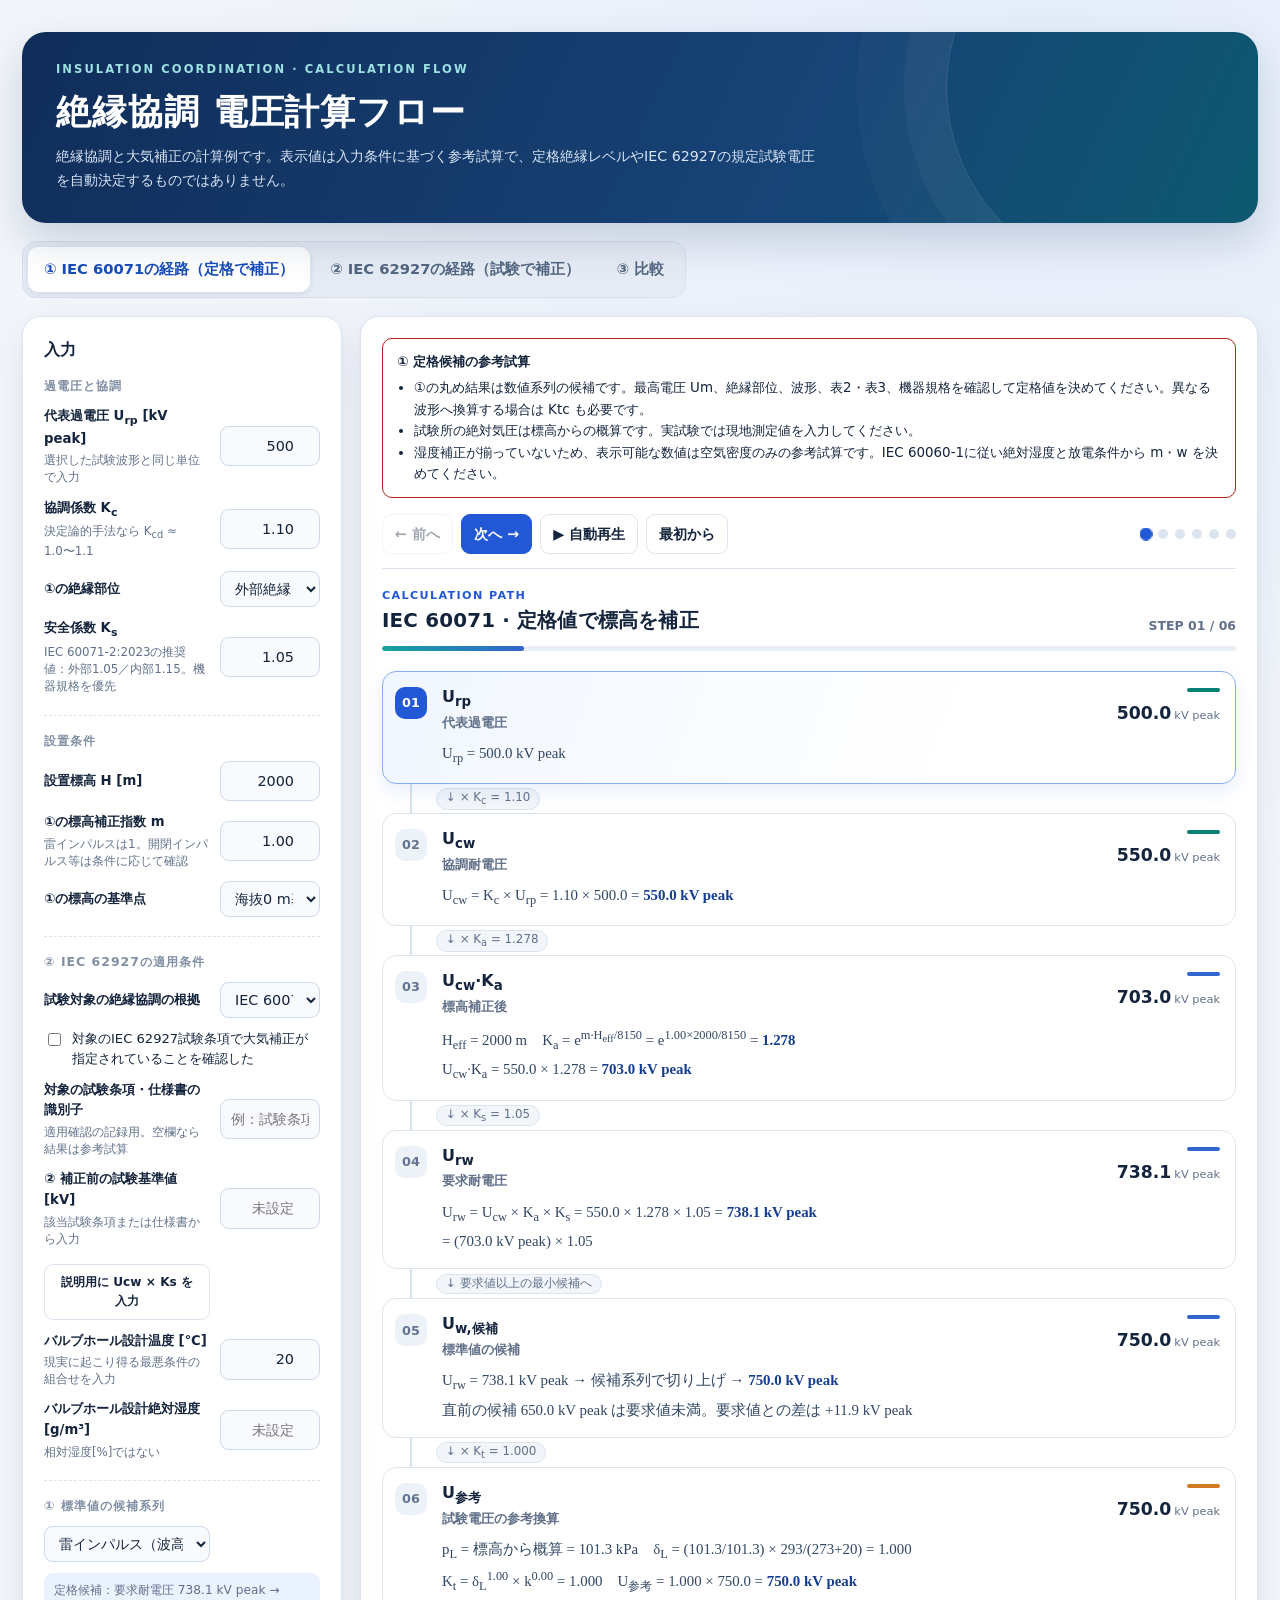
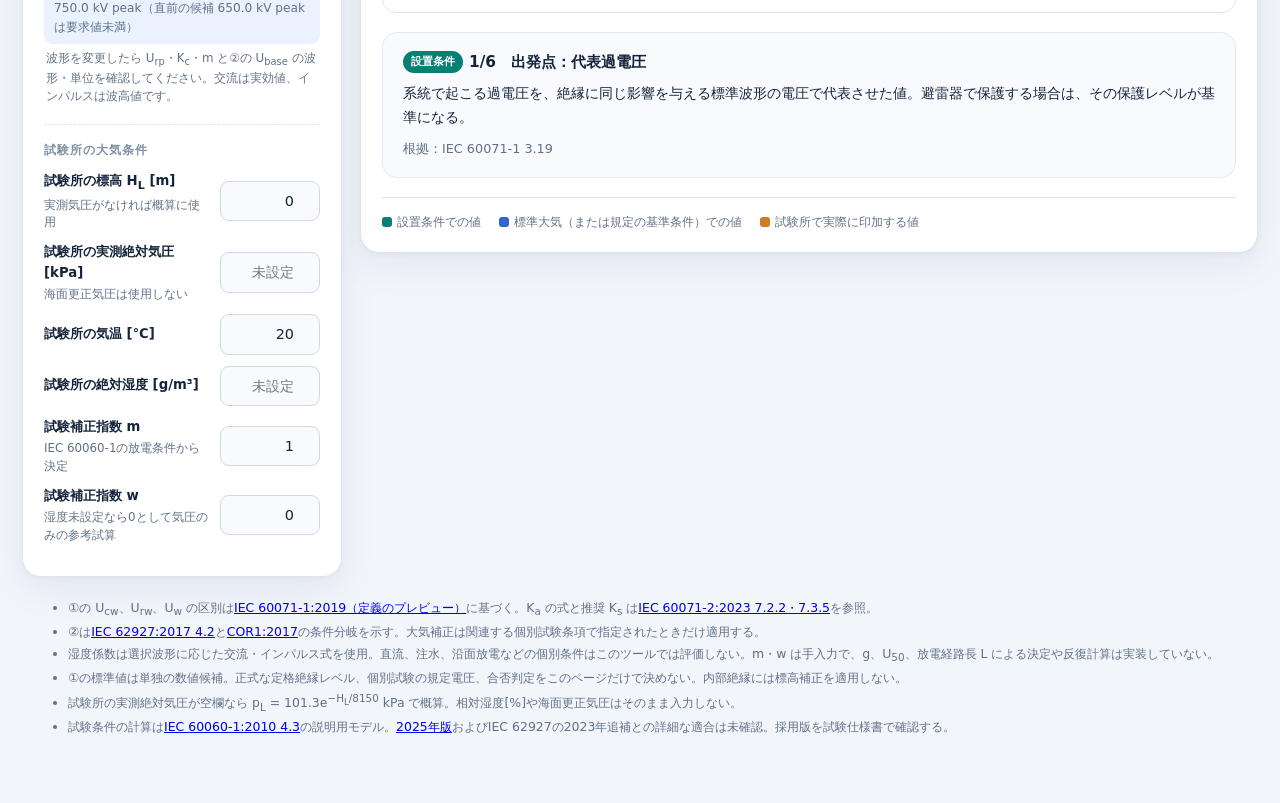
==== commit 0bf89177: "Clarify IEC voltage flow applicability and calculation limits" ====
--- a/tools/iec-voltage-flow/index.html
+++ b/tools/iec-voltage-flow/index.html
@@ -120,6 +120,13 @@
 .series-note{font-size:.76rem;line-height:1.5;color:var(--muted);background:var(--accent-soft);border-radius:9px;padding:8px 10px;margin-top:7px;font-variant-numeric:tabular-nums}
 .series-note.warn{color:var(--warn)}
 .series-hint{font-size:.74rem;line-height:1.5;color:var(--muted);margin:6px 2px 0}
+.assessment{margin-bottom:16px;padding:12px 14px;border:1px solid var(--line);border-radius:10px;background:var(--accent-soft);font-size:.84rem;line-height:1.6}
+.assessment strong{display:block;margin-bottom:4px}
+.assessment ul{margin:5px 0 0;padding-left:1.25em}
+.assessment.caution{border-color:var(--warn);background:var(--panel)}
+.inline-check{display:flex;align-items:flex-start;gap:8px;font-size:.82rem;line-height:1.5;margin:10px 0}
+.inline-check input{width:auto;margin-top:4px}
+.input-action{font-size:.76rem;padding:5px 8px;margin-top:5px}
 .grp{letter-spacing:.08em;text-transform:uppercase;font-weight:700;color:#8290a4;margin-top:19px;padding-top:15px}
 .ctrl{padding-bottom:14px;border-bottom:1px solid var(--line);margin-bottom:18px}
 .btn{border-radius:9px;font-weight:600;padding:8px 12px;transition:background .2s,transform .2s}
@@ -183,7 +190,7 @@
   <header class="masthead">
     <p class="eyebrow">Insulation coordination · Calculation flow</p>
     <h1>絶縁協調 電圧計算フロー</h1>
-    <p class="sub">代表過電圧から試験電圧まで、各段の式と数値を確認できます。IEC 60071の経路（定格値で標高を補正）とIEC 62927の経路（試験段階で補正）を切り替えて比較します。</p>
+    <p class="sub">絶縁協調と大気補正の計算例です。表示値は入力条件に基づく参考試算で、定格絶縁レベルやIEC 62927の規定試験電圧を自動決定するものではありません。</p>
   </header>
 
   <div class="tabs" role="tablist">
@@ -198,14 +205,23 @@
       <div class="grp">過電圧と協調</div>
       <div class="field"><label>代表過電圧 U<sub>rp</sub> <span id="UrpUnit">[kV peak]</span><small>選択した試験波形と同じ単位で入力</small></label><input id="Urp" type="number" value="500" step="10"></div>
       <div class="field"><label>協調係数 K<sub>c</sub><small>決定論的手法なら K<sub>cd</sub> ≈ 1.0〜1.1</small></label><input id="Kc" type="number" value="1.10" step="0.01"></div>
-      <div class="field"><label>安全係数 K<sub>s</sub><small>外部 1.05／内部 1.15（原文未確認）</small></label><input id="Ks" type="number" value="1.05" step="0.01"></div>
+      <div class="field full"><label for="insulation">①の絶縁部位</label><select id="insulation"><option value="external">外部絶縁</option><option value="internal">内部絶縁</option></select></div>
+      <div class="field"><label for="Ks">安全係数 K<sub>s</sub><small>IEC 60071-2:2023の推奨値：外部1.05／内部1.15。機器規格を優先</small></label><input id="Ks" type="number" value="1.05" min="1" step="0.01"></div>
 
       <div class="grp">設置条件</div>
-      <div class="field"><label>設置標高 H [m]</label><input id="H" type="number" value="2000" step="100"></div>
-      <div class="field"><label>指数 m<small>概算用。波形・放電条件に応じて設定</small></label><input id="m" type="number" value="1.00" step="0.05"></div>
+      <div class="field"><label for="H">設置標高 H [m]</label><input id="H" type="number" value="2000" min="0" step="100"></div>
+      <div class="field"><label for="m">①の標高補正指数 m<small>雷インパルスは1。開閉インパルス等は条件に応じて確認</small></label><input id="m" type="number" value="1.00" min="0" max="1" step="0.05"></div>
       <div class="field full"><label>①の標高の基準点</label>
-        <select id="base"><option value="0">海抜0 m基準（IEC 60071-2）</option><option value="1000">1,000 m基準（機器規格・IEC 62927）</option></select></div>
-      <div class="field"><label>バルブホール設計最高温度 [℃]<small>②のみ使用</small></label><input id="tD" type="number" value="20" step="1"></div>
+        <select id="base"><option value="0">海抜0 m基準（絶縁協調の標準大気換算）</option><option value="1000">1,000 m基準（既に標準定格を満たす機器への追加補正）</option></select></div>
+
+      <div class="grp">② IEC 62927の適用条件</div>
+      <div class="field full"><label for="basis">試験対象の絶縁協調の根拠</label><select id="basis"><option value="standard">IEC 60071-1の標準定格耐電圧に基づく</option><option value="nonstandard">標準定格耐電圧に基づかない</option></select></div>
+      <label class="inline-check"><input id="correctionSpecified" type="checkbox">対象のIEC 62927試験条項で大気補正が指定されていることを確認した</label>
+      <div class="field full"><label for="testClause">対象の試験条項・仕様書の識別子<small>適用確認の記録用。空欄なら結果は参考試算</small></label><input id="testClause" type="text" placeholder="例：試験条項番号"></div>
+      <div class="field"><label for="Ubase">② 補正前の試験基準値 [kV]<small>該当試験条項または仕様書から入力</small></label><input id="Ubase" type="number" min="0" step="0.1" placeholder="未設定"></div>
+      <div class="field full"><button class="btn input-action" id="exampleBase" type="button">説明用に Ucw × Ks を入力</button></div>
+      <div class="field"><label for="tD">バルブホール設計温度 [℃]<small>現実に起こり得る最悪条件の組合せを入力</small></label><input id="tD" type="number" value="20" step="1"></div>
+      <div class="field"><label for="hD">バルブホール設計絶対湿度 [g/m³]<small>相対湿度[%]ではない</small></label><input id="hD" type="number" min="0" step="0.1" placeholder="未設定"></div>
 
       <div class="grp">① 標準値の候補系列</div>
       <div class="field full"><select id="series">
@@ -215,14 +231,19 @@
         <option value="none">丸めない（波形・単位は入力に準拠）</option>
       </select></div>
       <div class="series-note" id="seriesNote" aria-live="polite"></div>
-      <p class="series-hint">波形を変更したら U<sub>rp</sub>・K<sub>c</sub>・m をその波形に合わせて確認してください。</p>
+      <p class="series-hint">波形を変更したら U<sub>rp</sub>・K<sub>c</sub>・m と②の U<sub>base</sub> の波形・単位を確認してください。交流は実効値、インパルスは波高値です。</p>
 
       <div class="grp">試験所の大気条件</div>
-      <div class="field"><label>試験所の標高 H<sub>L</sub> [m]<small>標高から気圧を概算</small></label><input id="HL" type="number" value="0" min="0" step="100"></div>
-      <div class="field"><label>気温 [℃]</label><input id="tL" type="number" value="20" step="1"></div>
+      <div class="field"><label for="HL">試験所の標高 H<sub>L</sub> [m]<small>実測気圧がなければ概算に使用</small></label><input id="HL" type="number" value="0" min="0" step="100"></div>
+      <div class="field"><label for="pLMeasured">試験所の実測絶対気圧 [kPa]<small>海面更正気圧は使用しない</small></label><input id="pLMeasured" type="number" min="0" step="0.1" placeholder="未設定"></div>
+      <div class="field"><label for="tL">試験所の気温 [℃]</label><input id="tL" type="number" value="20" step="1"></div>
+      <div class="field"><label for="hL">試験所の絶対湿度 [g/m³]</label><input id="hL" type="number" min="0" step="0.1" placeholder="未設定"></div>
+      <div class="field"><label for="mTest">試験補正指数 m<small>IEC 60060-1の放電条件から決定</small></label><input id="mTest" type="number" value="1" min="0" max="1" step="0.05"></div>
+      <div class="field"><label for="wTest">試験補正指数 w<small>湿度未設定なら0として気圧のみの参考試算</small></label><input id="wTest" type="number" value="0" min="0" max="1" step="0.05"></div>
     </div>
 
     <div class="card" id="main">
+      <div id="assessment" class="assessment caution" aria-live="polite"></div>
       <div class="ctrl" id="ctrl">
         <button class="btn" id="prev">← 前へ</button>
         <button class="btn pri" id="next">次へ →</button>
@@ -240,15 +261,12 @@
   </div>
 
   <ul class="foot">
-    <li>用語の定義はIEC 60071-1:2019（3.19〜3.34）、試験所の換算はIEC 60060-1、②の標高の扱いはIEC 62927:2017/COR1:2017に基づく。</li>
-    <li>湿度補正（k<sub>2</sub>）は省略し、空気密度補正 k<sub>1</sub> = δ<sup>m</sup> のみで計算している。指数 w、および g による m の決定も省略。</li>
-    <li>②の試験基準値は、流れを示すため U<sub>cw</sub> × K<sub>s</sub> と仮定している。定格系列で丸めない。実際のIEC 62927の規定試験電圧は各試験条項による。</li>
-    <li>試験所の気圧は標高から p<sub>L</sub> = 101.3e<sup>−H<sub>L</sub>/8150</sup> kPa で概算する。実際の試験では測定した気圧を使う。</li>
-    <li>交流耐電圧は実効値、雷・開閉インパルスは波高値。候補系列はIEC 60071-1 5.6（交流）と5.7（インパルス）で分ける。同じ数値でも同じ試験電圧を意味しない。</li>
-    <li>①の系列選択は数値の切り上げのみを示す。実際の定格絶縁レベルは、設備の最高電圧 U<sub>m</sub>、絶縁部位、試験波形を踏まえて表2・表3と機器規格から選ぶ。要求波形と試験波形が違う場合は試験換算係数 K<sub>tc</sub> が必要。</li>
-    <li>大気補正は説明用に共通の指数 m と空気密度補正だけを使う。IEC 60060-1での試験条件の補正では、m と湿度補正を放電条件・波形に応じて評価する。</li>
-    <li>K<sub>s</sub> の値、K<sub>a</sub> の式（IEC 60071-2）は原文未確認。数値は考え方の確認用で、設計値ではない。</li>
-    <li>出典ノート：IEC_大気補正係数.md（4章・5章）</li>
+    <li>①の U<sub>cw</sub>、U<sub>rw</sub>、U<sub>w</sub> の区別は<a href="https://cdn.standards.iteh.ai/samples/100144/6c649e0574b44164805acdb3a39941f0/IEC-60071-1-2019.pdf">IEC 60071-1:2019（定義のプレビュー）</a>に基づく。K<sub>a</sub> の式と推奨 K<sub>s</sub> は<a href="https://studylib.net/doc/27878925/iec-60071-2-2023-en-">IEC 60071-2:2023 7.2.2・7.3.5</a>を参照。</li>
+    <li>②は<a href="https://preview.sist.si/sist-preview/21612/773a35309be54aad856779f358dfae36/IEC-62927-2017.pdf">IEC 62927:2017 4.2</a>と<a href="https://www.evs.ee/et/StandardDownload/DownloadPdf?language=EnglishLanguage&amp;productId=98647">COR1:2017</a>の条件分岐を示す。大気補正は関連する個別試験条項で指定されたときだけ適用する。</li>
+    <li>湿度係数は選択波形に応じた交流・インパルス式を使用。直流、注水、沿面放電などの個別条件はこのツールでは評価しない。m・w は手入力で、g、U<sub>50</sub>、放電経路長 L による決定や反復計算は実装していない。</li>
+    <li>①の標準値は単独の数値候補。正式な定格絶縁レベル、個別試験の規定電圧、合否判定をこのページだけで決めない。内部絶縁には標高補正を適用しない。</li>
+    <li>試験所の実測絶対気圧が空欄なら p<sub>L</sub> = 101.3e<sup>−H<sub>L</sub>/8150</sup> kPa で概算。相対湿度[%]や海面更正気圧はそのまま入力しない。</li>
+    <li>試験条件の計算は<a href="https://cdn.standards.iteh.ai/samples/14599/5b8e92914b8b41c1a2d22e6ea9fbabb3/IEC-60060-1-2010.pdf">IEC 60060-1:2010 4.3</a>の説明用モデル。<a href="https://webstore.iec.ch/en/publication/65088">2025年版</a>およびIEC 62927の2023年追補との詳細な適合は未確認。採用版を試験仕様書で確認する。</li>
   </ul>
 </div>
 
@@ -262,7 +280,7 @@
 const $ = id => document.getElementById(id);
 const f1 = v => (v==null||!isFinite(v)) ? "—" : v.toFixed(1);
 const f3 = v => (v==null||!isFinite(v)) ? "—" : v.toFixed(3);
-let path = "a", step = 0, timer = null;
+let path = "a", step = 0, timer = null, baseExample = false;
 
 function pick(v, key, unit){
   const s = SERIES[key];
@@ -278,34 +296,54 @@
 
 function compute(){
   const g = id => parseFloat($(id).value);
+  const optional = id => $(id).value.trim()==="" ? NaN : g(id);
   const Urp=g("Urp"), Kc=g("Kc"), Ks=g("Ks"), H=g("H"), m=g("m"), base=+$("base").value,
-        tD=g("tD"), HL=g("HL"), tL=g("tL"), key=$("series").value;
+        insulation=$("insulation").value, basis=$("basis").value,
+        tD=g("tD"), hD=optional("hD"), HL=g("HL"), tL=g("tL"), hL=optional("hL"),
+        pLMeasured=optional("pLMeasured"), mTest=g("mTest"), wTest=g("wTest"),
+        Ubase=optional("Ubase"), correctionSpecified=$("correctionSpecified").checked,
+        clauseKnown=$("testClause").value.trim().length>0, key=$("series").value;
   const unit = key==="ac" ? "kV rms" : key==="none" ? "kV" : "kV peak";
+  const invalid = !(Urp>0 && Kc>0 && Ks>=1 && H>=0 && HL>=0 && m>=0 && m<=1 &&
+    mTest>=0 && mTest<=1 && wTest>=0 && wTest<=1 && tD>-273 && tL>-273) ||
+    (Number.isFinite(pLMeasured) && pLMeasured<=0) ||
+    (Number.isFinite(Ubase) && Ubase<=0) ||
+    (Number.isFinite(hD) && hD<=0) || (Number.isFinite(hL) && hL<=0);
   const Ucw = Kc*Urp;
-  const Heff = base===0 ? H : Math.max(H-1000,0);
-  const Ka = Math.exp(m*Heff/8150);
+  const Heff = insulation==="internal" ? 0 : base===0 ? H : Math.max(H-1000,0);
+  const Ka = invalid ? NaN : Math.exp(m*Heff/8150);
   const UcwKa = Ucw*Ka;
   const Urw = UcwKa*Ks;
   const Uw = pick(Urw,key,unit);
-  const pL = 101.3*Math.exp(-HL/8150);
-  const dL = Math.exp(-HL/8150)*(293/(273+tL));
-  const KL = Math.pow(dL,m);
+  const pL = Number.isFinite(pLMeasured) ? pLMeasured : 101.3*Math.exp(-HL/8150);
+  const dL = (pL/101.3)*(293/(273+tL));
+  const humidityK = (h,delta) => {
+    if(wTest===0) return 1;
+    if(!Number.isFinite(h) || !(delta>0) || key==="none") return NaN;
+    const x=h/delta;
+    if(x<=1 || x>=(key==="ac"?15:20)) return NaN;
+    return 1+(key==="ac"?0.012:0.010)*(x-11);
+  };
+  const kL=humidityK(hL,dL), KL=invalid ? NaN : Math.pow(dL,mTest)*Math.pow(kL,wTest);
   const UtA = KL*Uw.v;
-  // IEC 62927 path
   const Ureq = Ucw*Ks;
-  const Us = {v:Ureq, note:"説明用の仮定値（系列の丸めなし）"};
-  const pr = H<=1000 ? 1 : Math.exp(-(H-1000)/8150);
+  const Us = {v:Ubase, note:baseExample ? "Ucw × Ks から作った説明用の仮定値" : "入力された基準値（試験条項との照合が必要）"};
+  const pr = basis==="standard" ? Math.exp(-Math.max(H-1000,0)/8150) : Math.exp(-H/8150);
   const dS = pr*(293/(273+tD));
-  const KS = Math.pow(dS,m);
+  const kS=humidityK(hD,dS), KS=invalid ? NaN : Math.pow(dS,mTest)*Math.pow(kS,wTest);
   const UtB = Us.v*KL/KS;
-  // unrounded equivalents
-  const Ka1000 = Math.exp(m*Math.max(H-1000,0)/8150);
-  const eqA = Ureq*Ka1000*KL, eqB = Ureq*KL/KS;
-  return {Urp,Kc,Ks,H,m,base,tD,HL,pL,tL,key,unit,Ucw,Heff,Ka,UcwKa,Urw,Uw,dL,KL,UtA,Ureq,Us,pr,dS,KS,UtB,Ka1000,eqA,eqB};
+  const readyA = Number.isFinite(UtA) && Number.isFinite(pLMeasured) &&
+    Number.isFinite(hL) && wTest>0 && key!=="none";
+  const readyB = Number.isFinite(UtB) && readyA && correctionSpecified && clauseKnown &&
+    !baseExample && Number.isFinite(hD);
+  return {Urp,Kc,Ks,H,m,base,insulation,basis,tD,hD,HL,pL,pLMeasured,tL,hL,mTest,wTest,
+    Ubase,correctionSpecified,clauseKnown,key,unit,invalid,Ucw,Heff,Ka,UcwKa,Urw,Uw,
+    dL,kL,KL,UtA,Ureq,Us,pr,dS,kS,KS,UtB,readyA,readyB};
 }
 
 function stepsA(c){
-  const hTxt = c.base===0 ? `H = ${c.H} m（海抜0 m基準）` : `H − 1000 = ${c.Heff} m（1,000 m基準）`;
+  const hTxt = c.insulation==="internal" ? "内部絶縁なので標高補正は適用しない" :
+    c.base===0 ? `H = ${c.H} m（海抜0 m基準）` : `H − 1000 = ${c.Heff} m（既存標準機器への追加補正）`;
   return [
     {nm:"代表過電圧",sym:"U<sub>rp</sub>",v:c.Urp,cls:"site",arrow:null,
      h:"出発点：代表過電圧",tag:"site",
@@ -319,7 +357,7 @@
      h:"標高補正：設置条件 → 標準大気",tag:"std",
      fm:`H<sub>eff</sub> = ${c.Heff} m　K<sub>a</sub> = e<sup>m·H<sub>eff</sub>/8150</sup> = e<sup>${c.m.toFixed(2)}×${c.Heff}/8150</sup> = <b>${f3(c.Ka)}</b>`,
      detail:`U<sub>cw</sub>·K<sub>a</sub> = ${f1(c.Ucw)} × ${f3(c.Ka)} = <b>${f1(c.UcwKa)} ${c.unit}</b>`,
-     tx:`${hTxt}。高地は空気が薄く絶縁が弱いので、標準大気で同じ実力を示すには高い電圧で確かめる必要がある。K<sub>a</sub> は1以上で、IEC 60060-1の K<sub>t</sub>（高地で1未満）とは<b>逆向き</b>。外部絶縁にのみ適用する。`,ref:"IEC 60071-1 3.29・3.30／IEC 60071-2"},
+     tx:`${hTxt}。K<sub>a</sub> は外部絶縁にのみ適用する。海抜0 m基準は協調耐電圧から標準大気への換算、1,000 m基準は標準定格を満たす既存機器への追加補正として使い分ける。`,ref:"IEC 60071-1 3.29・3.30／IEC 60071-2:2023 7.2.2・附属書H"},
     {nm:"要求耐電圧",sym:"U<sub>rw</sub>",v:c.Urw,cls:"std",arrow:`× K<sub>s</sub> = ${c.Ks.toFixed(2)}`,
      h:"要求耐電圧：試験で耐えるべき値",tag:"std",
      fm:`U<sub>rw</sub> = U<sub>cw</sub> × K<sub>a</sub> × K<sub>s</sub> = ${f1(c.Ucw)} × ${f3(c.Ka)} × ${c.Ks.toFixed(2)} = <b>${f1(c.Urw)} ${c.unit}</b>`,
@@ -329,42 +367,45 @@
      h:"標準値の候補を確認",tag:"std",
      fm:`U<sub>rw</sub> = ${f1(c.Urw)} ${c.unit} → ${Number.isFinite(c.Uw.v)?`${c.key==="none"?"丸めなし":"候補系列で切り上げ"} → <b>${f1(c.Uw.v)} ${c.unit}</b>`:"<b>この系列では選択不可</b>"}`,
      detail:`${c.Uw.note}${Number.isFinite(c.Uw.v)&&c.key!=="none"?`。要求値との差は +${f1(c.Uw.v-c.Urw)} ${c.unit}`:""}`,
-     tx:`${Number.isFinite(c.Uw.v)?"ここでは選択した数値系列の中で、要求耐電圧以上の最小候補を示す。":"選択中の系列はこの要求値に適用できないため、試験電圧は計算しない。系列と要求値を確認する。"}正式な定格絶縁レベルを決めるには、設備の最高電圧 U<sub>m</sub> と絶縁部位に対応する組合せを規格表・機器規格で確認する。`,ref:"IEC 60071-1 5.5・5.7・表2／表3（候補の表示）"},
-    {nm:"試験電圧",sym:"U",v:c.UtA,cls:"lab",arrow:`× K<sub>t</sub> = ${f3(c.KL)}`,
-     h:"試験所で実際に印加する電圧",tag:"lab",
-     fm:`p<sub>L</sub> = 101.3e<sup>−${c.HL}/8150</sup> = ${f1(c.pL)} kPa　δ<sub>L</sub> = (${f1(c.pL)}/101.3) × 293/(273+${c.tL}) = ${f3(c.dL)}`,
-     detail:`K<sub>t</sub> = δ<sub>L</sub><sup>m</sup> = ${f3(c.dL)}<sup>${c.m.toFixed(2)}</sup> = ${f3(c.KL)}　U = ${f3(c.KL)} × ${f1(c.Uw.v)} = <b>${f1(c.UtA)} ${c.unit}</b>`,
-     tx:"前段の候補値を、試験所の標高から概算した気圧と入力した気温で換算する参考計算。実際の試験では確定した定格値と測定気圧を用いる。",ref:"IEC 60060-1 4.3（気圧は標高から概算）"}
+     tx:`${Number.isFinite(c.Uw.v)?"選択した数値系列の最小候補であり、確定した定格耐電圧ではない。":"選択中の系列では候補を選べない。"}設備の最高電圧 U<sub>m</sub>、絶縁部位、試験波形に対応する表2・表3の組合せと機器規格を確認する。要求波形と試験波形が違う場合は K<sub>tc</sub> が必要。`,ref:"IEC 60071-1:2019 表2・表3"},
+    {nm:"試験電圧の参考換算",sym:"U<sub>参考</sub>",v:c.UtA,cls:"lab",arrow:`× K<sub>t</sub> = ${f3(c.KL)}`,
+     h:"候補値を試験所条件へ換算した参考値",tag:"lab",
+     fm:`p<sub>L</sub> = ${c.pLMeasured>0?"実測値":"標高から概算"} = ${f1(c.pL)} kPa　δ<sub>L</sub> = (${f1(c.pL)}/101.3) × 293/(273+${c.tL}) = ${f3(c.dL)}`,
+     detail:`K<sub>t</sub> = δ<sub>L</sub><sup>${c.mTest.toFixed(2)}</sup> × k<sup>${c.wTest.toFixed(2)}</sup> = ${f3(c.KL)}　U<sub>参考</sub> = ${f3(c.KL)} × ${f1(c.Uw.v)} = <b>${f1(c.UtA)} ${c.unit}</b>`,
+     tx:"入力した試験補正指数と大気条件による参考換算。湿度を未設定にして w=0 とした場合は空気密度のみの概算。実試験には確定した定格値、測定した大気条件、放電条件に応じた m・w を使用する。",ref:"IEC 60060-1 4.3"}
   ];
 }
 
 function stepsB(c){
-  const altTxt = c.H<=1000 ? "H ≤ 1,000 m なので気圧の補正なし（標準気圧を使う）" : `H > 1,000 m なので基準気圧を1,000 m相当に置き換え：p/p<sub>1000</sub> = e<sup>−(${c.H}−1000)/8150</sup> = ${f3(c.pr)}`;
+  const standard=c.basis==="standard";
+  const pressureText=standard
+    ? `標準定格に基づく場合：H ≤ 1,000 m では標高補正なし。H > 1,000 m では p/p<sub>1000</sub> = e<sup>−max(H−1000,0)/8150</sup> = ${f3(c.pr)}`
+    : `標準定格に基づかない場合：海抜0 m基準。p/p<sub>0</sub> = e<sup>−H/8150</sup> = ${f3(c.pr)}`;
   return [
     {nm:"代表過電圧",sym:"U<sub>rp</sub>",v:c.Urp,cls:"site",arrow:null,
      h:"出発点：代表過電圧",tag:"site",fm:`U<sub>rp</sub> = ${f1(c.Urp)} ${c.unit}`,
-     tx:"①と同じ出発点。",ref:"IEC 60071-1 3.19"},
+     tx:"①との関係を示す参考値。IEC 62927の試験基準値はこの値から自動的には決まらない。",ref:"IEC 60071-1:2019 3.19"},
     {nm:"協調耐電圧",sym:"U<sub>cw</sub>",v:c.Ucw,cls:"site",arrow:`× K<sub>c</sub> = ${c.Kc.toFixed(2)}`,
      h:"協調耐電圧",tag:"site",fm:`U<sub>cw</sub> = ${c.Kc.toFixed(2)} × ${f1(c.Urp)} = <b>${f1(c.Ucw)} ${c.unit}</b>`,
-     tx:"①と同じ。",ref:"IEC 60071-1 3.25"},
-    {nm:"標高補正なし",sym:"U<sub>cw</sub>·K<sub>s</sub>",v:c.Ureq,cls:"std",arrow:`× K<sub>s</sub> = ${c.Ks.toFixed(2)}（K<sub>a</sub> は掛けない）`,
-     h:"ここが①との違い：定格の段階では標高を入れない",tag:"std",
-     fm:`U<sub>cw</sub> × K<sub>s</sub> = ${f1(c.Ucw)} × ${c.Ks.toFixed(2)} = <b>${f1(c.Ureq)} ${c.unit}</b>`,
-     tx:"標準定格耐電圧に基づく場合、定格値は1,000 m以下を前提とした標準値のまま。標高と設計温湿度は、次の試験の段階でまとめて補正する。<br><span class='warn'>①の K<sub>a</sub> とここでの補正を両方掛けると二重補正になる。</span>",ref:"IEC 62927 4.2（COR1:2017）"},
-    {nm:"試験の基準値（仮定）",sym:"U<sub>base</sub>",v:c.Us.v,cls:"std",arrow:"同じ値を引き継ぐ（丸めなし）",
-     h:"試験の基準値：説明用の仮定",tag:"std",
-     fm:`U<sub>base</sub> = U<sub>cw</sub> × K<sub>s</sub> = ${f1(c.Ucw)} × ${c.Ks.toFixed(2)} = <b>${f1(c.Us.v)} ${c.unit}</b>`,
-     tx:"ここでは計算経路を示すため、前段の値をそのまま基準値と仮定する。IEC 62927の実際の規定試験電圧は各試験条項で決まり、定格耐電圧の系列をこの段に機械的に適用しない。",ref:"IEC 62927 各試験条項（説明用の仮定）"},
+     tx:"この値とIEC 62927の個別試験条項の基準値を混同しない。",ref:"IEC 60071-1:2019 3.25"},
+    {nm:"試験条項の確認",sym:"適用条件",v:c.Us.v,cls:"std",arrow:"個別試験条項を確認",
+     h:"IEC 62927の適用条件",tag:"std",
+     fm:`大気補正の指定：<b>${c.correctionSpecified?"確認済み":"未確認"}</b>　試験条項の記録：<b>${c.clauseKnown?"入力済み":"未入力"}</b>`,
+     tx:"IEC 62927 4.2は、該当する試験条項で大気補正が指定された場合に適用する。対象部分がIEC 60071-1の標準定格に基づくかも確認する。",ref:"IEC 62927:2017 4.2・COR1:2017"},
+    {nm:"試験の基準値",sym:"U<sub>base</sub>",v:c.Us.v,cls:"std",arrow:"試験条項・仕様書から入力",
+     h:"補正前の規定値を入力",tag:"std",
+     fm:`U<sub>base</sub> = <b>${f1(c.Us.v)} ${c.unit}</b>（${c.Us.note}）`,
+     tx:"実際の規定試験電圧は各試験条項・仕様書で決まる。説明用ボタンで作る Ucw × Ks は規定値ではない。既に標高補正を含む値を入力すると二重補正になる。",ref:"IEC 62927:2017 各試験条項"},
     {nm:"設置条件係数",sym:"U<sub>base</sub>/K<sub>site</sub>",v:c.Us.v/c.KS,cls:"std",arrow:`÷ K<sub>site</sub> = ${f3(c.KS)}`,
-     h:"設置条件の補正：標高（1,000 m基準）＋設計最高温度",tag:"std",
-     fm:`δ<sub>site</sub> = ${f3(c.pr)} × 293/(273+${c.tD}) = ${f3(c.dS)}　K<sub>site</sub> = δ<sup>m</sup> = <b>${f3(c.KS)}</b>`,
-     detail:`p/p<sub>1000</sub> = ${c.H<=1000?"1.000":`e<sup>−(${c.H}−1000)/8150</sup> = ${f3(c.pr)}`}　U<sub>base</sub>/K<sub>site</sub> = ${f1(c.Us.v)} / ${f3(c.KS)} = <b>${f1(c.Us.v/c.KS)} ${c.unit}</b>`,
-     tx:`${altTxt}。温度はバルブホールの設計最高空気温度を使う（湿度は本ツールでは省略）。①と違い、温度の影響も入る。`,ref:"IEC 62927 4.2"},
-    {nm:"試験電圧",sym:"U",v:c.UtB,cls:"lab",arrow:`× K<sub>t</sub> = ${f3(c.KL)}`,
-     h:"試験所で実際に印加する電圧",tag:"lab",
-     fm:`U = U<sub>base</sub> × K<sub>t,試験所</sub> / K<sub>site</sub> = ${f1(c.Us.v)} × ${f3(c.KL)} / ${f3(c.KS)} = <b>${f1(c.UtB)} ${c.unit}</b>`,
-     detail:`p<sub>L</sub> = 101.3e<sup>−${c.HL}/8150</sup> = ${f1(c.pL)} kPa　δ<sub>L</sub> = (${f1(c.pL)}/101.3) × 293/(273+${c.tL}) = ${f3(c.dL)}　K<sub>t,試験所</sub> = ${f3(c.dL)}<sup>${c.m.toFixed(2)}</sup> = ${f3(c.KL)}`,
-     tx:"試験所の標高と気温から換算した係数を用いる。設置条件の絶縁強度が低いほど、同じ性能を確認する試験電圧は高くなる。実試験では測定気圧を使用する。",ref:"IEC 60060-1 4.3／ノート5.3節"}
+     h:"設置条件の大気補正",tag:"std",
+     fm:`δ<sub>site</sub> = ${f3(c.pr)} × 293/(273+${c.tD}) = ${f3(c.dS)}　K<sub>site</sub> = δ<sup>${c.mTest.toFixed(2)}</sup> k<sup>${c.wTest.toFixed(2)}</sup> = <b>${f3(c.KS)}</b>`,
+     detail:`U<sub>base</sub>/K<sub>site</sub> = ${f1(c.Us.v)} / ${f3(c.KS)} = <b>${f1(c.Us.v/c.KS)} ${c.unit}</b>`,
+     tx:`${pressureText}。設計温度と絶対湿度は、現実に起こり得る最悪条件の組合せを使用する。m・w は放電条件から決める。`,ref:"IEC 62927:2017 4.2／IEC 60060-1 4.3"},
+    {nm:"試験電圧の参考換算",sym:"U<sub>参考</sub>",v:c.UtB,cls:"lab",arrow:`× K<sub>t,試験所</sub> = ${f3(c.KL)}`,
+     h:"試験所条件へ換算した参考値",tag:"lab",
+     fm:`U<sub>参考</sub> = U<sub>base</sub> × K<sub>t,試験所</sub> / K<sub>site</sub> = ${f1(c.Us.v)} × ${f3(c.KL)} / ${f3(c.KS)} = <b>${f1(c.UtB)} ${c.unit}</b>`,
+     detail:`p<sub>L</sub> = ${c.pLMeasured>0?"実測":"標高から概算"} ${f1(c.pL)} kPa　δ<sub>L</sub> = ${f3(c.dL)}　K<sub>t,試験所</sub> = δ<sup>${c.mTest.toFixed(2)}</sup> k<sup>${c.wTest.toFixed(2)}</sup> = ${f3(c.KL)}`,
+     tx:"同一の説明用基準で設置条件と試験所条件を換算した値。IEC 62927の規定式や合否判定値を直接示すものではない。実試験では対象条項、測定大気条件、湿度、m・w を確認する。",ref:"IEC 60060-1 4.3／IEC 62927:2017 4.2"}
   ];
 }
 
@@ -396,50 +437,71 @@
 }
 
 function renderCmp(c){
-  const max = Math.max(...[c.UtA,c.UtB,c.eqA,c.eqB,c.Ucw].filter(Number.isFinite))*1.08 || 1;
+  const max = Math.max(...[c.UtA,c.UtB,c.Ucw].filter(Number.isFinite))*1.08 || 1;
   const bar=(lbl,v,cls)=>`<div class="cmpbar"><div class="nm" style="font-size:.84rem">${lbl}</div>
-    <div class="bar"><div class="fill ${cls}" data-w="${isFinite(v)?v/max*100:0}"></div></div><div class="val">${f1(v)}<small>${c.unit}</small></div></div>`;
-  const same = Math.abs(c.eqA-c.eqB) < 0.05;
-  const tNote = c.tD!==20 ? `設計最高温度 ${c.tD} ℃ の影響で②が${c.eqB>c.eqA?"高く":"低く"}なる（①は気圧のみで補正するため）。` : "";
-  const baseNote = c.base===0 && c.H>1000 ? "①を海抜0 m基準にしているため、①の最終値は1,000 m基準より高い。" : "";
-  const roundingNote = !Number.isFinite(c.Uw.v) ? "①は選択中の系列の適用範囲外で、試験電圧を算出できない。" :
-    c.key==="none" ? "①は系列で丸めていない。" : "①だけを候補系列へ切り上げている。";
-  const differenceNote = `${baseNote ? "①と②は標高の基準点が異なる。" : ""}${roundingNote}`;
+    <div class="bar"><div class="fill ${cls}" data-w="${Number.isFinite(v)?v/max*100:0}"></div></div><div class="val">${f1(v)}<small>${c.unit}</small></div></div>`;
   return `<div class="cmp fade">
-    <div class="flow-heading"><div><div class="flow-kicker">Side by side</div><h2>2つの計算経路を比較</h2></div></div>
-    <div class="cmp-section-title">最終的な試験電圧</div>
-    ${bar("① IEC 60071の経路",c.UtA,"lab")}
-    ${bar("② IEC 62927の経路",c.UtB,"lab")}
-    <div class="cmp-section-title">系列で丸める前の等価値 · 1,000 m基準</div>
-    ${bar("① U<sub>cw</sub>K<sub>s</sub>K<sub>a,1000</sub>K<sub>t</sub>",c.eqA,"neu")}
-    ${bar("② U<sub>cw</sub>K<sub>s</sub>K<sub>t</sub>/K<sub>site</sub>",c.eqB,"neu")}
+    <div class="flow-heading"><div><div class="flow-kicker">Side by side</div><h2>参考試算の比較</h2></div></div>
+    <div class="verdict"><b>①と②は同じ仕様の代替試験電圧ではありません。</b>①は数値系列から選んだ定格候補、②は入力した個別試験の基準値からの大気換算です。基準値、標高基準、温湿度、適用条項が異なるため、数値の大小や一致だけで妥当性を判定できません。</div>
+    <div class="cmp-section-title">計算された参考値</div>
+    ${bar("① 定格候補の換算",c.UtA,"lab")}
+    ${bar("② 個別試験の換算",c.UtB,"lab")}
     <div class="cmp-formulas">
-      <div>① ${f1(c.Ureq)} × ${f3(c.Ka1000)} × ${f3(c.KL)} = <b>${f1(c.eqA)} ${c.unit}</b></div>
-      <div>② ${f1(c.Ureq)} × ${f3(c.KL)} / ${f3(c.KS)} = <b>${f1(c.eqB)} ${c.unit}</b></div>
-      <div>最終値：① ${c.key==="none"?"丸めない値":"候補系列へ切り上げた値"} ${f1(c.Uw.v)} × ${f3(c.KL)} = <b>${f1(c.UtA)} ${c.unit}</b> ／ ② 丸めない仮定値 ${f1(c.Us.v)} × ${f3(c.KL)} / ${f3(c.KS)} = <b>${f1(c.UtB)} ${c.unit}</b></div>
+      <div>① ${f1(c.Uw.v)} × ${f3(c.KL)} = <b>${f1(c.UtA)} ${c.unit}</b>（定格は未確定）</div>
+      <div>② ${f1(c.Us.v)} × ${f3(c.KL)} / ${f3(c.KS)} = <b>${f1(c.UtB)} ${c.unit}</b>（${c.Us.note}）</div>
     </div>
-    <div class="verdict">${same
-      ? "丸め前の値は一致する。2つの経路は、標高補正を<b>定格値の選定</b>に入れるか<b>試験の段階</b>に入れるかの違いで、同じ換算結果になる。"
-      : "丸め前の値が一致しない。" + tNote}
-      ${differenceNote}</div>
     <table>
       <tr><th>項目</th><th>① IEC 60071</th><th>② IEC 62927</th></tr>
-      <tr><td>標高を入れる段階</td><td>要求耐電圧（定格値の選定）</td><td>試験電圧（試験の段階）</td></tr>
-      <tr><td>標高の基準点</td><td>${c.base===0?"海抜0 m":"1,000 m"}</td><td>1,000 m</td></tr>
-      <tr><td>温度・湿度</td><td>通常は考慮しない（3.29 注記2）</td><td>設計最高温度を反映（湿度は省略）</td></tr>
-      <tr><td>補正前の基準値</td><td class="n">候補 ${f1(c.Uw.v)} ${c.unit}</td><td class="n">仮定値 ${f1(c.Us.v)} ${c.unit}</td></tr>
-      <tr><td>試験電圧</td><td class="n">${f1(c.UtA)} ${c.unit}</td><td class="n">${f1(c.UtB)} ${c.unit}</td></tr>
+      <tr><td>絶縁協調の基準</td><td>${c.insulation==="external"?"外部":"内部"}絶縁の協調耐電圧</td><td>${c.basis==="standard"?"標準定格耐電圧に基づく":"標準定格耐電圧に基づかない"}</td></tr>
+      <tr><td>標高の基準点</td><td>${c.insulation==="internal"?"標高補正なし":c.base===0?"海抜0 m":"1,000 m"}</td><td>${c.basis==="standard"?"1,000 m超のみ":"海抜0 m"}</td></tr>
+      <tr><td>補正前の値</td><td class="n">定格候補 ${f1(c.Uw.v)} ${c.unit}</td><td class="n">試験基準値 ${f1(c.Us.v)} ${c.unit}</td></tr>
+      <tr><td>試験所換算</td><td class="n">${f1(c.UtA)} ${c.unit}</td><td class="n">${f1(c.UtB)} ${c.unit}</td></tr>
     </table>
-    <div class="warn">両方の補正を重ねて適用しないこと（二重補正）。</div>
+    <div class="warn">基準値に既に含まれる標高補正を再度掛けないでください。</div>
   </div>`;
+}
+
+function renderAssessment(c){
+  const points=[];
+  const showA=path!=="b", showB=path!=="a";
+  if(c.invalid) points.push("正の電圧・係数・絶対気圧、0～1の指数、−273 ℃を超える温度など、入力値を確認してください。");
+  if(showA){
+    points.push("①の丸め結果は数値系列の候補です。最高電圧 Um、絶縁部位、波形、表2・表3、機器規格を確認して定格値を決めてください。異なる波形へ換算する場合は Ktc も必要です。");
+    const recommended=c.insulation==="external"?1.05:1.15;
+    if(Math.abs(c.Ks-recommended)>0.001) points.push(`①の安全係数は${c.insulation==="external"?"外部":"内部"}絶縁のIEC 60071-2推奨値 ${recommended.toFixed(2)} と異なります。機器規格と採用値を確認してください。`);
+    if(c.insulation==="internal") points.push("①は内部絶縁を選択中のため、標高補正 Ka を適用していません。");
+  }
+  if(showB){
+    if(!c.correctionSpecified) points.push("②は対象の試験条項で大気補正が指定されているか未確認です。IEC 62927 4.2の適用を確定できません。");
+    if(!c.clauseKnown) points.push("②の対象試験条項・仕様書の識別子が未入力です。");
+    if(!Number.isFinite(c.Ubase)) points.push("②の補正前の規定試験電圧が未入力のため、試験電圧は算出できません。");
+    if(baseExample) points.push("②の基準値は Ucw × Ks から作った説明用の仮定値です。IEC 62927の規定試験電圧ではありません。");
+    if(c.basis==="standard") points.push("②の1,000 m基準は、試験対象の絶縁協調がIEC 60071-1の標準定格耐電圧に基づく場合だけに適用します。");
+    else points.push("②は標準定格耐電圧に基づかないため、海抜0 mの標準気圧を基準に計算しています。");
+    if(!Number.isFinite(c.hD)) points.push("②のバルブホール設計最低絶対湿度が未入力です。設計温度との現実的な最悪組合せも確認してください。");
+  }
+  if(!Number.isFinite(c.pLMeasured)) points.push("試験所の絶対気圧は標高からの概算です。実試験では現地測定値を入力してください。");
+  if(c.wTest===0 || !Number.isFinite(c.hL) || (showB&&!Number.isFinite(c.hD))) points.push("湿度補正が揃っていないため、表示可能な数値は空気密度のみの参考試算です。IEC 60060-1に従い絶対湿度と放電条件から m・w を決めてください。");
+  if(c.key==="none" && c.wTest>0) points.push("波形が未指定のため湿度係数 k を選べません。交流・雷・開閉インパルスから選択してください。");
+  if(Number.isFinite(c.kL)===false && c.wTest>0 && Number.isFinite(c.hL)) points.push("試験所の h/δ が選択波形の湿度式の適用範囲外です。");
+  if(showB && Number.isFinite(c.kS)===false && c.wTest>0 && Number.isFinite(c.hD)) points.push("設置条件の h/δ が選択波形の湿度式の適用範囲外です。");
+  const k1L=Math.pow(c.dL,c.mTest), k1S=Math.pow(c.dS,c.mTest);
+  if((showA||showB) && Number.isFinite(k1L) && (k1L<=0.8||k1L>=1.05)) points.push(`試験所の空気密度補正 k1=${f3(k1L)} はIEC 60060-1:2010の信頼範囲 0.8<k1<1.05 の外です。`);
+  if(showB && Number.isFinite(k1S) && (k1S<=0.8||k1S>=1.05)) points.push(`設置条件の空気密度補正 k1=${f3(k1S)} はIEC 60060-1:2010の信頼範囲 0.8<k1<1.05 の外です。`);
+  const title=c.invalid ? "入力値を修正してください" :
+    path==="a" ? "① 定格候補の参考試算" : path==="b" ? "② 個別試験条件の参考試算" : "異なる基準の参考試算を並べています";
+  const box=$("assessment");
+  box.classList.toggle("caution",points.length>0);
+  box.innerHTML=`<strong>${title}</strong><ul>${points.map(p=>`<li>${p}</li>`).join("")}</ul>`;
 }
 
 function render(){
   const c = compute();
+  renderAssessment(c);
   $("UrpUnit").textContent = `[${c.unit}]`;
   const seriesNote = $("seriesNote");
   seriesNote.textContent = Number.isFinite(c.Uw.v)
-    ? `要求耐電圧 ${f1(c.Urw)} ${c.unit} → ${f1(c.Uw.v)} ${c.unit}（${c.Uw.note}）`
+    ? `定格候補：要求耐電圧 ${f1(c.Urw)} ${c.unit} → ${f1(c.Uw.v)} ${c.unit}（${c.Uw.note}）`
     : `要求耐電圧 ${f1(c.Urw)} ${c.unit}：${c.Uw.note}`;
   seriesNote.classList.toggle("warn",!Number.isFinite(c.Uw.v));
   const view = $("view");
@@ -478,6 +540,15 @@
   timer=setInterval(()=>{ if(step>=n-1){stop();return} go(1) },1800);
 };
 $("dots").onclick=e=>{ if(e.target.dataset.i!=null){stop();step=+e.target.dataset.i;render()} };
+$("exampleBase").onclick=()=>{
+  const c=compute();
+  if(!Number.isFinite(c.Ureq)) return;
+  $("Ubase").value=c.Ureq.toFixed(3);
+  baseExample=true;
+  render();
+};
+$("Ubase").addEventListener("input",()=>{baseExample=false});
+$("insulation").addEventListener("change",()=>{$("Ks").value=$("insulation").value==="internal"?"1.15":"1.05";render()});
 document.querySelectorAll(".tab").forEach(t=>t.onclick=()=>{
   stop();
   document.querySelectorAll(".tab").forEach(x=>x.classList.toggle("on",x===t));
